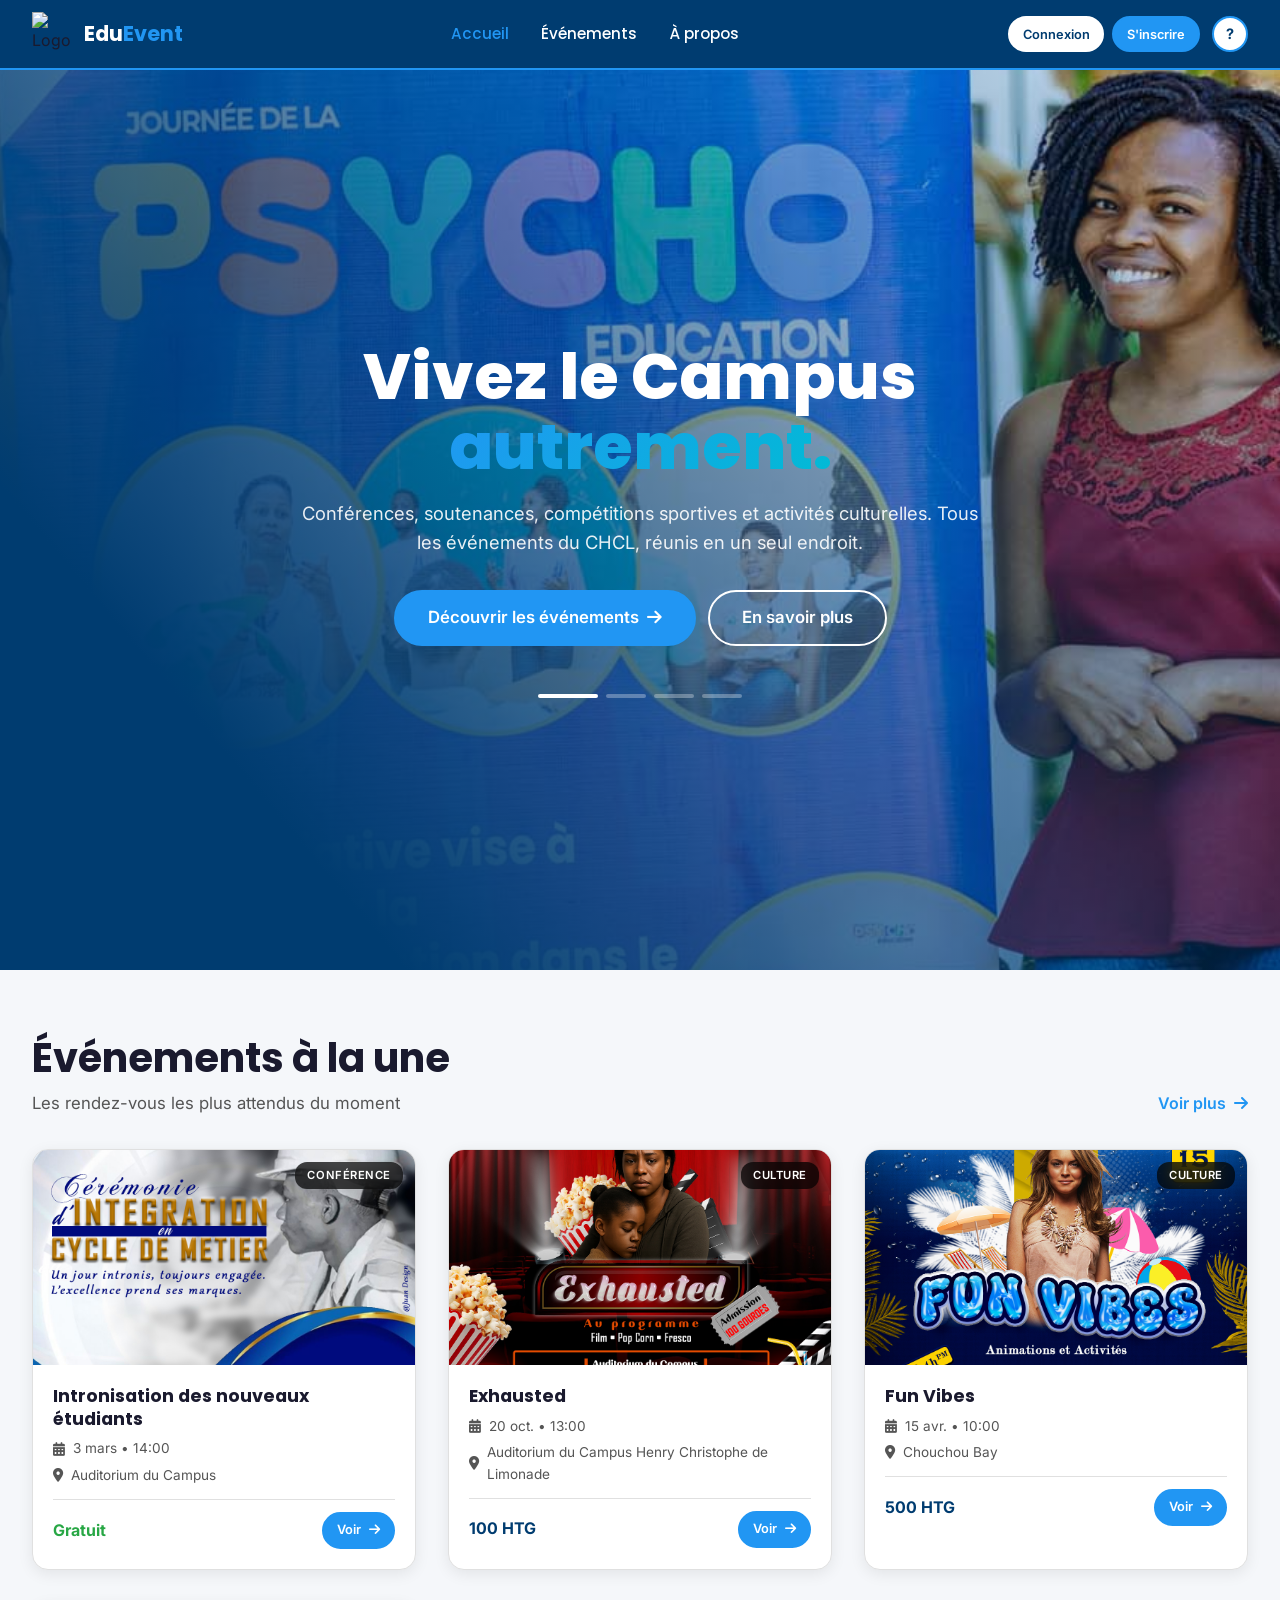
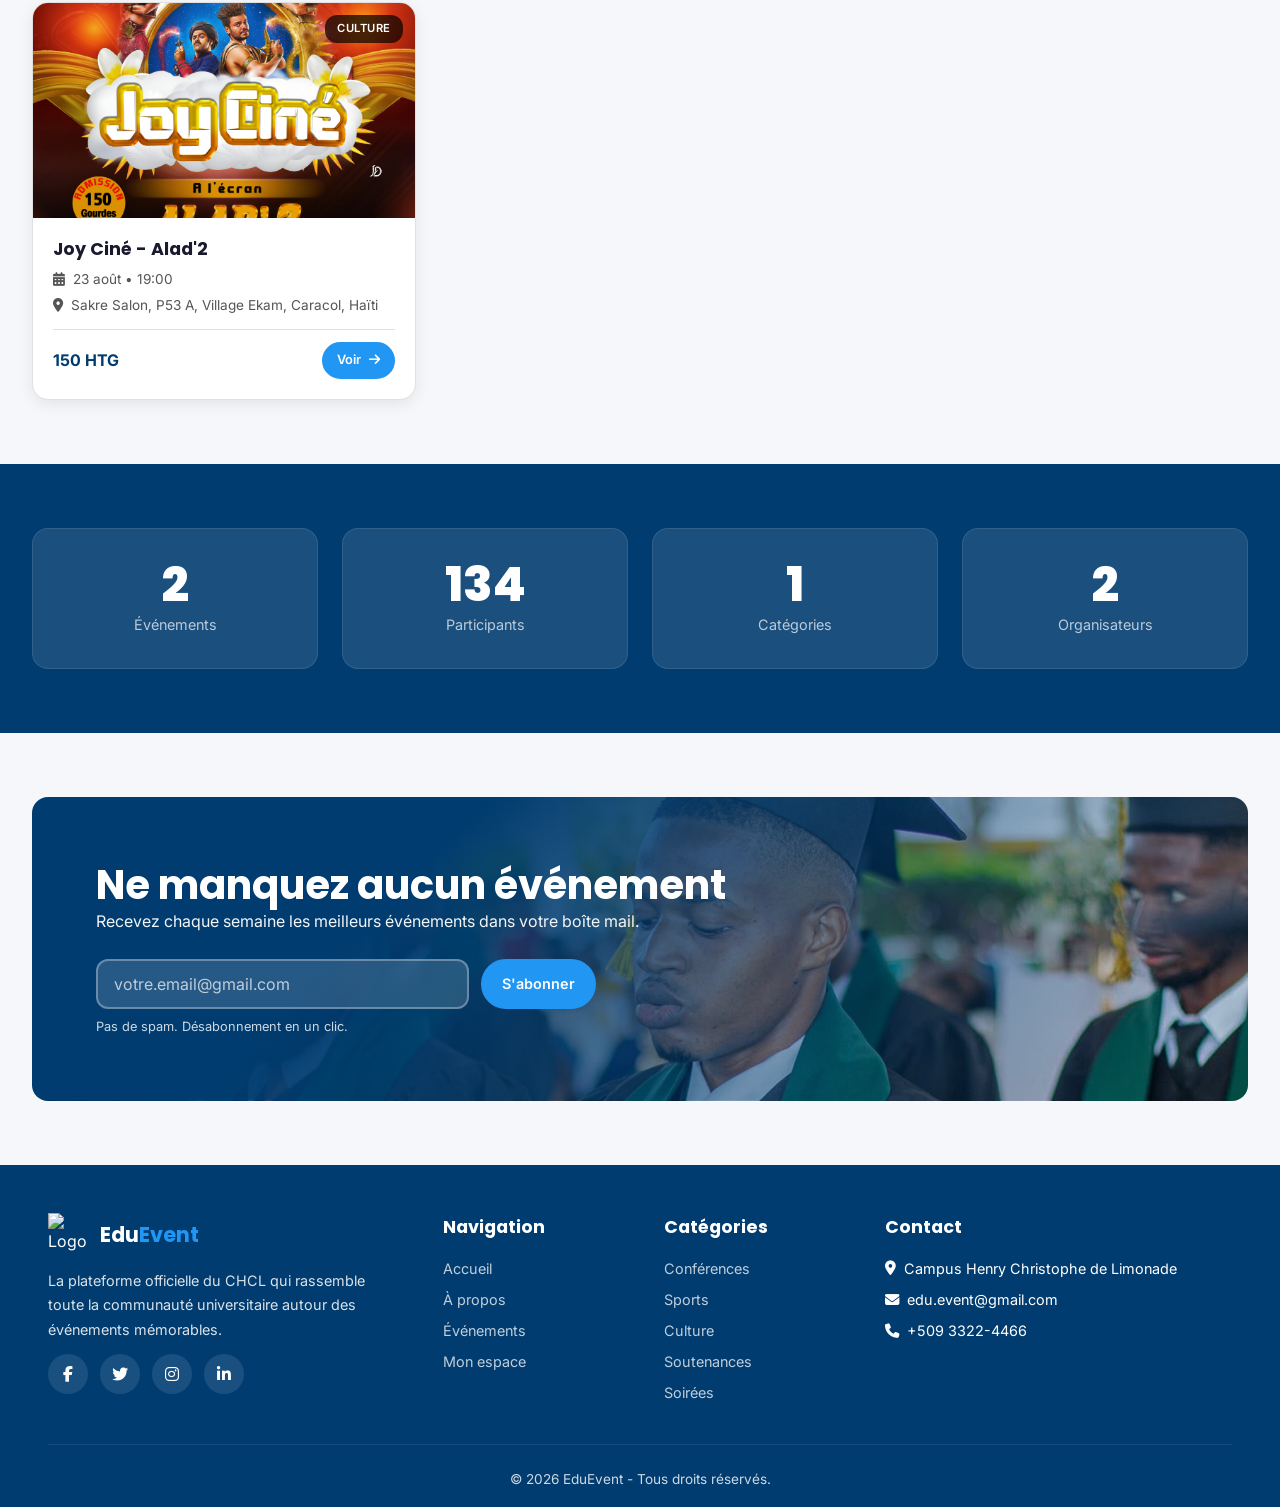
==== index.html @ 1453f02a "Add files via upload" ====
<!DOCTYPE html>
<html lang="fr">
<head>
    <meta charset="UTF-8">
    <meta name="viewport" content="width=device-width, initial-scale=1.0">
    <title>EduEvent - Plateforme des événements du CHCL</title>
    <meta name="description" content="EduEvent est la plateforme du Campus Henry Christophe de Limonade pour les événements.">
    <meta name="robots" content="index, follow">
    <link rel="canonical" href="#url_EduEvent">
    <meta property="og:type" content="website">
    <meta property="og:title" content="EduEvent - Événements du CHCL">
    <meta property="og:description" content="Découvrez et participez aux événements du CHCL.">
    <meta property="og:image" content="images/EduEvent1.svg">
    <meta property="og:locale" content="fr_FR">
    <link rel="icon" href="images/EduEvent1.svg" type="image/svg+xml">
    <link rel="preconnect" href="https://fonts.googleapis.com">
    <link rel="preconnect" href="https://fonts.gstatic.com" crossorigin>
    <link href="https://fonts.googleapis.com/css2?family=Poppins:wght@400;500;600;700;800&family=Inter:wght@300;400;500;600;700&display=swap" rel="stylesheet">
    <link rel="stylesheet" href="https://cdnjs.cloudflare.com/ajax/libs/font-awesome/6.5.0/css/all.min.css">
    <link rel="stylesheet" href="css/style.css">
    <link rel="stylesheet" href="css/animations.css">
    <link rel="stylesheet" href="css/responsive.css">
</head>
<body>
    <header class="entete-principal" role="banner">
        <div class="conteneur-header">
            <a href="index.html" class="logo" aria-label="EduEvent - Accueil">
                <img class="logo-icon" src="images/EduEvent1.svg" alt="Logo EduEvent" width="40" height="40">
                <span class="logo-texte">Edu<span class="logo-accent">Event</span></span>
            </a>
            <nav class="nav-principale" id="navPrincipale" aria-label="Navigation principale">
                <ul class="menu-principal">
                    <li><a href="index.html" class="lien-actif">Accueil</a></li>
                    <li><a href="evenements.html">Événements</a></li>
                    <li><a href="a-propos.html">À propos</a></li>
                </ul>
                <div class="menu-auth" id="menuAuth">
                    <button type="button" class="btn btn-secondaire btn-menu" id="btnConnexionMenu">Se connecter</button>
                    <button type="button" class="btn btn-primaire btn-menu" id="btnInscriptionMenu">S'inscrire</button>
                </div>
                <div class="menu-profil" id="menuProfil" style="display:none;">
                    <a href="profil.html" class="btn-profil-menu">
                        <span class="avatar-mini" id="avatarMini">
                            <span class="avatar-initiales-mini" id="initialesMini">?</span>
                        </span>
                        <span class="profil-nom-menu" id="profilNomMenu">Utilisateur</span>
                    </a>
                    <button type="button" class="btn btn-danger btn-small" id="btnDeconnexionMenu">Déconnexion</button>
                </div>
            </nav>
            <div class="header-actions">
                <div class="header-boutons" id="headerBoutons">
                    <button type="button" class="btn btn-secondaire btn-small" id="btnConnexion">Connexion</button>
                    <button type="button" class="btn btn-primaire btn-small" id="btnInscription">S'inscrire</button>
                </div>
                <a href="profil.html" class="btn-profil" id="btnProfil" style="display:none;">
                    <span class="avatar-mini" id="avatarMiniDesktop">
                        <span class="avatar-initiales-mini" id="initialesMiniDesktop">?</span>
                    </span>
                </a>
                <button type="button" class="btn-menu-mobile" id="btnMenuMobile" aria-label="Ouvrir le menu" aria-expanded="false" aria-controls="navPrincipale">
                    <span class="menu-bar"></span>
                    <span class="menu-bar"></span>
                    <span class="menu-bar"></span>
                </button>
            </div>
        </div>
        <div class="menu-overlay" id="menuOverlay"></div>
    </header>

    <main id="contenu-principal">
        <section class="hero" aria-labelledby="hero-titre">
            <div class="hero-slider">
                <div class="slide-hero active"></div>
                <div class="slide-hero"></div>
                <div class="slide-hero"></div>
                <div class="slide-hero"></div>
            </div>
            <div class="hero-overlay"></div>
            <div class="hero-contenu">
                <h1 id="hero-titre" class="hero-titre">Vivez le Campus<br><span class="texte-gradient">autrement.</span></h1>
                <p class="hero-sous-titre">Conférences, soutenances, compétitions sportives et activités culturelles. Tous les événements du CHCL, réunis en un seul endroit.</p>
                <div class="hero-boutons">
                    <a href="evenements.html" class="btn btn-primaire btn-grand">Découvrir les événements <i class="fas fa-arrow-right"></i></a>
                    <a href="a-propos.html" class="btn btn-contour btn-grand">En savoir plus</a>
                </div>
                <div class="hero-indicateurs">
                    <button type="button" class="indicateur active" data-slide="0" aria-label="Diapositive 1"></button>
                    <button type="button" class="indicateur" data-slide="1" aria-label="Diapositive 2"></button>
                    <button type="button" class="indicateur" data-slide="2" aria-label="Diapositive 3"></button>
                    <button type="button" class="indicateur" data-slide="3" aria-label="Diapositive 4"></button>
                </div>
            </div>
        </section>

        <section class="section evenements-une" aria-labelledby="une-titre">
            <div class="conteneur">
                <div class="entete-section">
                    <h2 id="une-titre" class="titre-section">Événements à la une</h2>
                    <div class="sous-titre-section">
                        <p class="sous-titre">Les rendez-vous les plus attendus du moment</p>
                        <a href="evenements.html" class="btn-une">Voir plus <i class="fas fa-arrow-right"></i></a>
                    </div>
                </div>
                <div class="grille-evenements" id="grilleUne"></div>
            </div>
        </section>

        <section class="section stats" aria-labelledby="stats-titre">
            <div class="conteneur">
                <h2 id="stats-titre" class="sr-only">Statistiques EduEvent</h2>
                <div class="grille-stats">
                    <div class="carte-stat">
                        <div class="stat-nombre" data-cible="10">0</div>
                        <div class="stat-label">Événements</div>
                    </div>
                    <div class="carte-stat">
                        <div class="stat-nombre" data-cible="500">0</div>
                        <div class="stat-label">Participants</div>
                    </div>
                    <div class="carte-stat">
                        <div class="stat-nombre" data-cible="5">0</div>
                        <div class="stat-label">Catégories</div>
                    </div>
                    <div class="carte-stat">
                        <div class="stat-nombre" data-cible="10">0</div>
                        <div class="stat-label">Organisateurs</div>
                    </div>
                </div>
            </div>
        </section>

        <section class="section newsletter" aria-labelledby="newsletter-titre">
            <div class="conteneur">
                <div class="carte-newsletter">
                    <div class="newsletter-contenu">
                        <h2 id="newsletter-titre" class="titre-section titre-newsletter">Ne manquez aucun événement</h2>
                        <p class="newsletter-texte">Recevez chaque semaine les meilleurs événements dans votre boîte mail.</p>
                        <form class="formulaire-newsletter" id="formulaireNewsletter" novalidate>
                            <label for="emailNewsletter" class="sr-only">Votre adresse email</label>
                            <input type="email" id="emailNewsletter" name="email" placeholder="votre.email@gmail.com" required autocomplete="email">
                            <button type="submit" class="btn btn-primaire">S'abonner</button>
                        </form>
                        <p class="newsletter-aide">Pas de spam. Désabonnement en un clic.</p>
                    </div>
                </div>
            </div>
        </section>
    </main>

    <footer class="pied-de-page" role="contentinfo">
        <div class="conteneur">
            <div class="grille-pied">
                <div class="colonne-pied">
                    <a href="index.html" class="logo logo-pied">
                        <img class="logo-icon" src="images/EduEvent1.svg" alt="Logo EduEvent" width="40" height="40">
                        <span class="logo-texte">Edu<span class="logo-accent">Event</span></span>
                    </a>
                    <p class="texte-pied">La plateforme officielle du CHCL qui rassemble toute la communauté universitaire autour des événements mémorables.</p>
                    <div class="reseaux-sociaux">
                        <a href="#" aria-label="Facebook"><i class="fab fa-facebook-f"></i></a>
                        <a href="#" aria-label="Twitter"><i class="fab fa-twitter"></i></a>
                        <a href="#" aria-label="Instagram"><i class="fab fa-instagram"></i></a>
                        <a href="#" aria-label="LinkedIn"><i class="fab fa-linkedin-in"></i></a>
                    </div>
                </div>
                <div class="colonne-pied">
                    <h3 class="titre-pied">Navigation</h3>
                    <ul class="liens-pied">
                        <li><a href="index.html">Accueil</a></li>
                        <li><a href="a-propos.html">À propos</a></li>
                        <li><a href="evenements.html">Événements</a></li>
                        <li><a href="profil.html">Mon espace</a></li>
                    </ul>
                </div>
                <div class="colonne-pied">
                    <h3 class="titre-pied">Catégories</h3>
                    <ul class="liens-pied" id="liensCategories"></ul>
                </div>
                <div class="colonne-pied">
                    <h3 class="titre-pied">Contact</h3>
                    <ul class="liens-pied">
                        <li><i class="fas fa-map-marker-alt"></i> Campus Henry Christophe de Limonade</li>
                        <li><i class="fas fa-envelope"></i> edu.event@gmail.com</li>
                        <li><i class="fas fa-phone"></i> +509 3322-4466</li>
                    </ul>
                </div>
            </div>
            <div class="bas-pied"><p>&copy; 2026 EduEvent - Tous droits réservés.</p></div>
        </div>
    </footer>

    <div class="modal-overlay" id="modalConnexion" hidden>
        <div class="modal" role="dialog" aria-labelledby="modalConnexionTitre" aria-modal="true">
            <button type="button" class="modal-fermer" aria-label="Fermer"><i class="fas fa-times"></i></button>
            <h2 id="modalConnexionTitre">Connexion</h2>
            <form id="formulaireConnexion" novalidate>
                <div class="champ-formulaire">
                    <label for="connexion-email">Email</label>
                    <input type="email" id="connexion-email" name="email" required placeholder="votre@email.com">
                    <span class="erreur-champ"></span>
                </div>
                <div class="champ-formulaire">
                    <label for="connexion-mdp">Mot de passe</label>
                    <input type="password" id="connexion-mdp" name="motdepasse" required minlength="6" placeholder="••••••">
                    <span class="erreur-champ"></span>
                </div>
                <button type="submit" class="btn btn-primaire btn-block">Se connecter</button>
                <p class="modal-basculer">Pas encore de compte ? <button type="button" class="btn-lien" id="basculerInscription">S'inscrire</button></p>
            </form>
        </div>
    </div>

    <div class="modal-overlay" id="modalInscription" hidden>
        <div class="modal" role="dialog" aria-labelledby="modalInscriptionTitre" aria-modal="true">
            <button type="button" class="modal-fermer" aria-label="Fermer"><i class="fas fa-times"></i></button>
            <h2 id="modalInscriptionTitre">Créer un compte</h2>
            <form id="formulaireInscription" novalidate>
                <div class="grille-2">
                    <div class="champ-formulaire">
                        <label for="insc-prenom">Prénom</label>
                        <input type="text" id="insc-prenom" name="prenom" required>
                        <span class="erreur-champ"></span>
                    </div>
                    <div class="champ-formulaire">
                        <label for="insc-nom">Nom</label>
                        <input type="text" id="insc-nom" name="nom" required>
                        <span class="erreur-champ"></span>
                    </div>
                </div>
                <div class="champ-formulaire">
                    <label for="insc-email">Email</label>
                    <input type="email" id="insc-email" name="email" required>
                    <span class="erreur-champ"></span>
                </div>
                <div class="champ-formulaire">
                    <label for="insc-mdp">Mot de passe</label>
                    <input type="password" id="insc-mdp" name="motdepasse" required minlength="6">
                    <div id="forceMdp"><div class="force-barre"></div></div>
                    <span class="erreur-champ"></span>
                </div>
                <div class="grille-2">
                    <div class="champ-formulaire">
                        <label for="insc-faculte">Faculté</label>
                        <select id="insc-faculte" name="faculte">
                            <option value="fsg">FSG</option>
                            <option value="fss">FSS</option>
                            <option value="fsteat">FSTEAT</option>
                            <option value="fshs">FSHS</option>
                            <option value="fase">FASE</option>
                        </select>
                    </div>
                    <div class="champ-formulaire">
                        <label for="insc-niveau">Niveau</label>
                        <select id="insc-niveau" name="niveau">
                            <option value="L1">Licence 1</option>
                            <option value="L2">Licence 2</option>
                            <option value="L3">Licence 3</option>
                            <option value="L4">Licence 4</option>
                            <option value="M1">Master 1</option>
                            <option value="doctorat">Doctorat</option>
                        </select>
                    </div>
                </div>
                <button type="submit" class="btn btn-primaire btn-block">Créer mon compte</button>
                <p class="modal-basculer">Déjà un compte ? <button type="button" class="btn-lien" id="basculerConnexion">Se connecter</button></p>
            </form>
        </div>
    </div>

    <div class="toast-conteneur" id="toastConteneur" aria-live="polite"></div>

    <script src="js/main.js" defer></script>
    <script src="js/evenements.js" defer></script>
</body>
</html>
---- css/style.css ----
:root {
    --primaire: #003c70;
    --secondaire: #2196f3;
    --blanc: #ffffff;
    --texte-noir: #1a1a2e;
    --texte-gris: #555555;
    --gris-clair: #e0e0e0;
    --success: #28a745;
    --danger: #dc3545;
    --attention: #f59e0b;
    --shadow: 0 8px 30px rgba(0, 71, 133, 0.5);
    --radius: 16px;
    --transition: all 0.3s ease;
    --police-titre: 'Poppins', sans-serif;
    --police-texte: 'Inter', sans-serif;
}

* {
    margin: 0;
    padding: 0;
    box-sizing: border-box;
}

html {
    scroll-behavior: smooth;
    font-size: 16px;
}

body {
    font-family: var(--police-texte);
    font-size: 1rem;
    line-height: 1.6;
    color: var(--texte-noir);
    background: #f5f7fa;
    padding-top: 70px;
    overflow-x: hidden;
}

a {
    text-decoration: none;
    color: inherit;
}

ul {
    list-style: none;
}

img {
    max-width: 100%;
    height: auto;
    display: block;
}

.sr-only {
    position: absolute;
    width: 1px;
    height: 1px;
    padding: 0;
    margin: -1px;
    overflow: hidden;
    clip: rect(0, 0, 0, 0);
    border: 0;
}

.conteneur {
    width: 100%;
    max-width: 1280px;
    margin: 0 auto;
    padding: 0 1rem;
}

.section {
    padding: 4rem 0;
}

.btn {
    display: inline-flex;
    align-items: center;
    justify-content: center;
    gap: 0.5rem;
    padding: 0.6rem 1.2rem;
    border: 2px solid transparent;
    border-radius: 50px;
    font-family: var(--police-texte);
    font-weight: 600;
    font-size: 0.9rem;
    cursor: pointer;
    transition: var(--transition);
    text-decoration: none;
    white-space: nowrap;
    min-height: 44px;
}

.btn:focus-visible {
    outline: 3px solid var(--secondaire);
    outline-offset: 2px;
}

.btn-primaire {
    background: var(--secondaire);
    color: var(--blanc);
    border-color: var(--secondaire);
}

.btn-primaire:hover {
    background: var(--blanc);
    color: var(--primaire);
    border-color: var(--blanc);
}

.btn-secondaire {
    background: var(--blanc);
    color: var(--primaire);
    border-color: var(--blanc);
}

.btn-secondaire:hover {
    background: var(--secondaire);
    color: var(--blanc);
    border-color: var(--secondaire);
}

.btn-contour {
    background: transparent;
    color: var(--blanc);
    border-color: var(--blanc);
}

.btn-contour:hover {
    background: var(--blanc);
    color: var(--primaire);
}

.btn-outline {
    background: transparent;
    color: var(--primaire);
    border-color: var(--primaire);
}

.btn-outline:hover {
    background: var(--primaire);
    color: var(--blanc);
}

.btn-danger {
    background: var(--danger);
    color: var(--blanc);
    border-color: var(--danger);
}

.btn-danger:hover {
    background: #c82333;
    border-color: #c82333;
}

.btn-small {
    padding: 0.4rem 0.8rem;
    font-size: 0.8rem;
    min-height: 36px;
}

.btn-block {
    width: 100%;
    justify-content: center;
}

.btn-grand {
    padding: 0.8rem 2rem;
    font-size: 1.05rem;
}

.btn-lien {
    background: none;
    border: none;
    color: var(--secondaire);
    font-weight: 600;
    cursor: pointer;
    font-size: inherit;
    padding: 0;
}

.btn-lien:hover {
    text-decoration: underline;
}

.entete-principal {
    position: fixed;
    top: 0;
    left: 0;
    right: 0;
    height: 70px;
    background: var(--primaire);
    z-index: 1000;
    border-bottom: 2px solid var(--secondaire);
    transition: var(--transition);
}

.conteneur-header {
    display: flex;
    align-items: center;
    justify-content: space-between;
    height: 100%;
    padding: 0 1rem;
    max-width: 1280px;
    margin: 0 auto;
}

.logo {
    display: flex;
    align-items: center;
    gap: 0.5rem;
    flex-shrink: 0;
}

.logo-icon {
    width: 36px;
    height: 36px;
    object-fit: contain;
}

.logo-texte {
    font-family: var(--police-titre);
    font-weight: 700;
    font-size: 1.1rem;
    color: var(--blanc);
}

.logo-accent {
    color: var(--secondaire);
}

.header-actions {
    display: flex;
    align-items: center;
    gap: 0.5rem;
}

.header-boutons {
    display: none;
    gap: 0.5rem;
    align-items: center;
}

.btn-profil {
    display: none;
    align-items: center;
    justify-content: center;
    text-decoration: none;
    cursor: pointer;
}

.avatar-mini {
    width: 36px;
    height: 36px;
    border-radius: 50%;
    background: var(--blanc);
    border: 2px solid var(--secondaire);
    display: flex;
    align-items: center;
    justify-content: center;
    overflow: hidden;
}

.avatar-mini img {
    width: 100%;
    height: 100%;
    object-fit: cover;
}

.avatar-initiales-mini {
    font-size: 0.9rem;
    font-weight: 700;
    color: var(--primaire);
}

.btn-menu-mobile {
    display: flex;
    flex-direction: column;
    gap: 5px;
    padding: 8px;
    background: none;
    border: none;
    cursor: pointer;
    z-index: 1001;
    transition: var(--transition);
}

.menu-bar {
    display: block;
    width: 26px;
    height: 3px;
    background: var(--blanc);
    border-radius: 3px;
    transition: var(--transition);
    transform-origin: center;
}

.btn-menu-mobile.ouvert .menu-bar:nth-child(1) {
    transform: translateY(8px) rotate(45deg);
}

.btn-menu-mobile.ouvert .menu-bar:nth-child(2) {
    opacity: 0;
    transform: scaleX(0);
}

.btn-menu-mobile.ouvert .menu-bar:nth-child(3) {
    transform: translateY(-8px) rotate(-45deg);
}

.nav-principale {
    position: fixed;
    top: 0;
    right: -100%;
    width: 85%;
    max-width: 360px;
    height: 100vh;
    background: var(--blanc);
    padding: 80px 1.5rem 2rem;
    transition: right 0.35s cubic-bezier(0.4, 0, 0.2, 1);
    overflow-y: auto;
    z-index: 999;
    box-shadow: -5px 0 30px rgba(0, 0, 0, 0.2);
}

.nav-principale.ouvert {
    right: 0;
}

.menu-overlay {
    position: fixed;
    inset: 0;
    background: rgba(0, 0, 0, 0.5);
    z-index: 998;
    opacity: 0;
    pointer-events: none;
    transition: opacity 0.35s ease;
}

.menu-overlay.visible {
    opacity: 1;
    pointer-events: all;
}

.menu-principal {
    display: flex;
    flex-direction: column;
    gap: 0.25rem;
    margin-bottom: 2rem;
}

.menu-principal li {
    border-bottom: 1px solid var(--gris-clair);
}

.menu-principal li:last-child {
    border-bottom: none;
}

.menu-principal a {
    display: flex;
    align-items: center;
    gap: 0.75rem;
    padding: 0.8rem 0;
    font-family: var(--police-titre);
    font-weight: 500;
    font-size: 1rem;
    color: var(--texte-noir);
    transition: var(--transition);
}

.menu-principal a:hover,
.menu-principal a.lien-actif {
    color: var(--secondaire);
}

.menu-auth {
    display: flex;
    flex-direction: column;
    gap: 0.75rem;
    padding-top: 1.5rem;
    border-top: 2px solid var(--gris-clair);
}

.menu-auth .btn-menu {
    width: 100%;
    padding: 0.8rem;
    font-size: 0.95rem;
}

.menu-profil {
    display: flex;
    flex-direction: column;
    gap: 1rem;
    padding-top: 1.5rem;
    border-top: 2px solid var(--gris-clair);
}

.btn-profil-menu {
    display: flex;
    align-items: center;
    gap: 0.75rem;
    padding: 0.8rem;
    background: var(--gris-clair);
    border-radius: 12px;
    text-decoration: none;
    color: var(--texte-noir);
    transition: var(--transition);
}

.btn-profil-menu:hover {
    background: var(--secondaire);
    color: var(--blanc);
}

.profil-nom-menu {
    font-weight: 600;
    font-size: 0.95rem;
}

.hero {
    position: relative;
    min-height: 100vh;
    display: flex;
    align-items: center;
    justify-content: center;
    padding: 2rem 1rem;
    overflow: hidden;
}

.hero-slider {
    position: absolute;
    inset: 0;
    z-index: 1;
}

.slide-hero {
    position: absolute;
    inset: 0;
    background-size: cover;
    background-position: center;
    opacity: 0;
    transition: opacity 1.5s ease-in-out;
    transform: scale(1.05);
}

.slide-hero:nth-child(1) { background-image: url('../images/psycho.jpg'); }
.slide-hero:nth-child(2) { background-image: url('../images/graduation.jpg'); }
.slide-hero:nth-child(3) { background-image: url('../images/fan_chcl.jpg'); }
.slide-hero:nth-child(4) { background-image: url('../images/soutenancr.jpg'); }

.slide-hero.active {
    opacity: 1;
}

.hero-overlay {
    position: absolute;
    inset: 0;
    background: linear-gradient(50deg, var(--primaire) 20%, transparent 100%);
    z-index: 2;
}

.hero-contenu {
    position: relative;
    z-index: 3;
    text-align: center;
    max-width: 900px;
}

.hero-titre {
    font-family: var(--police-titre);
    font-size: clamp(2rem, 8vw, 4rem);
    font-weight: 800;
    line-height: 1.1;
    color: var(--blanc);
    margin-bottom: 1rem;
}

.texte-gradient {
    background: linear-gradient(135deg, var(--secondaire), #00bcd4);
    -webkit-background-clip: text;
    -webkit-text-fill-color: transparent;
    background-clip: text;
}

.hero-sous-titre {
    font-size: clamp(0.95rem, 2.5vw, 1.2rem);
    color: var(--blanc);
    opacity: 0.9;
    max-width: 700px;
    margin: 0 auto 2rem;
}

.hero-boutons {
    display: flex;
    flex-direction: column;
    gap: 0.75rem;
    align-items: center;
    margin-bottom: 3rem;
}

.hero-boutons .btn {
    width: 100%;
    max-width: 280px;
}

.hero-indicateurs {
    display: flex;
    gap: 0.5rem;
    justify-content: center;
}

.indicateur {
    width: 40px;
    height: 4px;
    background: rgba(255, 255, 255, 0.3);
    border-radius: 2px;
    transition: var(--transition);
    cursor: pointer;
    border: none;
    padding: 0;
}

.indicateur.active {
    background: var(--blanc);
    width: 60px;
}

.stats {
    background: var(--primaire);
    padding: 4rem 0;
}

.grille-stats {
    display: grid;
    grid-template-columns: repeat(2, 1fr);
    gap: 1.5rem;
}

.carte-stat {
    background: rgba(255, 255, 255, 0.1);
    padding: 2rem 1rem;
    border-radius: var(--radius);
    text-align: center;
    transition: var(--transition);
    border: 1px solid rgba(255, 255, 255, 0.1);
}

.carte-stat:hover {
    transform: translateY(-4px);
    background: rgba(255, 255, 255, 0.15);
}

.stat-nombre {
    font-family: var(--police-titre);
    font-size: 2.5rem;
    font-weight: 800;
    color: var(--blanc);
    line-height: 1;
}

.stat-label {
    font-size: 0.9rem;
    color: rgba(255, 255, 255, 0.7);
    margin-top: 0.25rem;
}

.grille-evenements {
    display: grid;
    grid-template-columns: 1fr;
    gap: 1.5rem;
}

.carte-evenement {
    background: var(--blanc);
    border-radius: var(--radius);
    overflow: hidden;
    box-shadow: 0 4px 15px rgba(0, 0, 0, 0.08);
    transition: var(--transition);
    border: 1px solid var(--gris-clair);
}

.carte-evenement:hover {
    transform: translateY(-4px);
    box-shadow: var(--shadow);
}

.carte-image {
    aspect-ratio: 16/9;
    overflow: hidden;
    position: relative;
    background: var(--gris-clair);
}

.carte-image img {
    width: 100%;
    height: 100%;
    object-fit: cover;
    transition: transform 0.4s ease;
}

.carte-evenement:hover .carte-image img {
    transform: scale(1.05);
}

.carte-categorie-etiquette {
    position: absolute;
    top: 0.75rem;
    right: 0.75rem;
    padding: 0.3rem 0.75rem;
    background: rgba(0, 0, 0, 0.7);
    backdrop-filter: blur(10px);
    border-radius: 12px;
    font-size: 0.7rem;
    font-weight: 600;
    color: var(--blanc);
    text-transform: uppercase;
    letter-spacing: 0.05em;
}

.carte-corps {
    padding: 1.25rem;
}

.carte-titre {
    font-family: var(--police-titre);
    font-size: 1.1rem;
    font-weight: 700;
    margin-bottom: 0.5rem;
    line-height: 1.3;
}

.carte-titre a {
    color: var(--texte-noir);
    transition: var(--transition);
}

.carte-titre a:hover {
    color: var(--secondaire);
}

.carte-meta {
    font-size: 0.85rem;
    color: var(--texte-gris);
    display: flex;
    flex-direction: column;
    gap: 0.3rem;
    margin-bottom: 0.75rem;
}

.carte-meta-item {
    display: flex;
    align-items: center;
    gap: 0.5rem;
}

.carte-pied {
    display: flex;
    justify-content: space-between;
    align-items: center;
    margin-top: 0.75rem;
    padding-top: 0.75rem;
    border-top: 1px solid var(--gris-clair);
}

.carte-prix {
    font-weight: 700;
    color: var(--primaire);
}

.carte-prix.gratuit {
    color: var(--success);
}

.entete-section {
    display: flex;
    flex-direction: column;
    align-items: flex-start;
    margin-bottom: 2rem;
    gap: 0.5rem;
}

.entete-section.centre {
    align-items: center;
    text-align: center;
}

.titre-section {
    font-family: var(--police-titre);
    font-size: clamp(1.5rem, 4vw, 2.5rem);
    font-weight: 700;
    color: var(--texte-noir);
    line-height: 1.2;
}

.sous-titre {
    color: var(--texte-gris);
    font-size: 1.05rem;
}

.sous-titre-section {
    display: flex;
    justify-content: space-between;
    align-items: center;
    width: 100%;
    flex-wrap: wrap;
    gap: 0.5rem;
}

.btn-une {
    display: inline-flex;
    align-items: center;
    gap: 0.5rem;
    color: var(--secondaire);
    font-weight: 600;
    transition: var(--transition);
}

.btn-une:hover {
    color: var(--primaire);
}

.carte-newsletter {
    background: linear-gradient(135deg, var(--primaire) 30%, transparent 100%), url("/images/graduation.jpg");
    background-position: center;
    background-repeat: no-repeat;
    background-size: cover;
    border-radius: var(--radius);
    padding: 3rem 2rem;
    color: var(--blanc);
    position: relative;
    overflow: hidden;
}

.titre-newsletter {
    color: var(--blanc);
}

.newsletter-texte {
    font-size: 1rem;
    margin-bottom: 1.5rem;
    opacity: 0.95;
}

.formulaire-newsletter {
    display: flex;
    flex-direction: column;
    gap: 0.75rem;
    max-width: 500px;
}

.formulaire-newsletter input {
    padding: 0.8rem 1rem;
    border: 2px solid rgba(255, 255, 255, 0.3);
    border-radius: 12px;
    background: rgba(255, 255, 255, 0.15);
    color: var(--blanc);
    font-size: 1rem;
    font-family: inherit;
    backdrop-filter: blur(10px);
}

.formulaire-newsletter input::placeholder {
    color: rgba(255, 255, 255, 0.7);
}

.formulaire-newsletter input:focus {
    outline: none;
    border-color: var(--blanc);
    background: rgba(255, 255, 255, 0.25);
}

.newsletter-aide {
    font-size: 0.8rem;
    opacity: 0.8;
    margin-top: 0.5rem;
}

.pied-de-page {
    background: var(--primaire);
    color: var(--blanc);
    padding: 3rem 1rem 1rem;
}

.grille-pied {
    display: grid;
    grid-template-columns: 1fr;
    gap: 2rem;
    margin-bottom: 2rem;
}

.logo-pied .logo-texte {
    color: var(--blanc);
}

.texte-pied {
    margin: 0.75rem 0;
    font-size: 0.9rem;
    line-height: 1.7;
    opacity: 0.85;
}

.reseaux-sociaux {
    display: flex;
    gap: 0.75rem;
}

.reseaux-sociaux a {
    width: 40px;
    height: 40px;
    background: rgba(255, 255, 255, 0.1);
    border-radius: 50%;
    display: flex;
    align-items: center;
    justify-content: center;
    color: var(--blanc);
    transition: var(--transition);
}

.reseaux-sociaux a:hover {
    background: var(--secondaire);
    transform: translateY(-3px);
}

.titre-pied {
    font-family: var(--police-titre);
    font-size: 1.1rem;
    font-weight: 700;
    color: var(--blanc);
    margin-bottom: 1rem;
}

.liens-pied li {
    margin-bottom: 0.5rem;
    font-size: 0.9rem;
    display: flex;
    align-items: center;
    gap: 0.5rem;
}

.liens-pied a {
    color: rgba(255, 255, 255, 0.75);
    transition: var(--transition);
}

.liens-pied a:hover {
    color: var(--secondaire);
}

.bas-pied {
    padding-top: 1.5rem;
    border-top: 1px solid rgba(255, 255, 255, 0.1);
    text-align: center;
    font-size: 0.85rem;
    opacity: 0.8;
}

.modal-overlay {
    position: fixed;
    inset: 0;
    background: rgba(0, 0, 0, 0.6);
    backdrop-filter: blur(8px);
    z-index: 9999;
    display: flex;
    align-items: center;
    justify-content: center;
    padding: 1rem;
}

.modal-overlay[hidden] {
    display: none;
}

.modal {
    background: var(--blanc);
    border-radius: var(--radius);
    max-width: 520px;
    width: 100%;
    max-height: 90vh;
    overflow-y: auto;
    padding: 2rem;
    box-shadow: var(--shadow);
    position: relative;
}

.modal-fermer {
    position: absolute;
    top: 0.75rem;
    right: 0.75rem;
    background: none;
    border: none;
    cursor: pointer;
    padding: 0.5rem;
    border-radius: 50%;
    color: var(--texte-gris);
    transition: var(--transition);
    line-height: 1;
    font-size: 1.25rem;
}

.modal-fermer:hover {
    background: var(--gris-clair);
    color: var(--texte-noir);
}

.modal h2 {
    font-family: var(--police-titre);
    font-size: 1.5rem;
    font-weight: 700;
    color: var(--texte-noir);
    margin-bottom: 1.5rem;
    text-align: center;
}

.modal .grille-2 {
    display: grid;
    grid-template-columns: 1fr 1fr;
    gap: 1rem;
}

.modal .btn-block {
    width: 100%;
    padding: 0.8rem;
}

.modal-basculer {
    text-align: center;
    margin-top: 1rem;
    font-size: 0.95rem;
}

#forceMdp {
    height: 6px;
    background: var(--gris-clair);
    border-radius: 3px;
    margin-top: 0.5rem;
    overflow: hidden;
}

.force-barre {
    height: 100%;
    width: 0;
    border-radius: 3px;
    transition: width 0.3s ease;
}

.force-barre.faible { width: 33%; background: var(--danger); }
.force-barre.moyen { width: 66%; background: var(--attention); }
.force-barre.fort { width: 100%; background: var(--success); }

.champ-formulaire {
    margin-bottom: 1.25rem;
}

.champ-formulaire label {
    display: block;
    font-weight: 600;
    font-size: 0.9rem;
    margin-bottom: 0.4rem;
    color: var(--texte-noir);
}

.champ-formulaire input,
.champ-formulaire select,
.champ-formulaire textarea {
    width: 100%;
    padding: 0.75rem 1rem;
    border: 2px solid var(--gris-clair);
    border-radius: 12px;
    font-size: 1rem;
    font-family: inherit;
    background: var(--blanc);
    transition: var(--transition);
    color: var(--texte-noir);
}

.champ-formulaire input:focus,
.champ-formulaire select:focus,
.champ-formulaire textarea:focus {
    outline: none;
    border-color: var(--secondaire);
    box-shadow: 0 0 0 3px rgba(33, 150, 243, 0.2);
}

.champ-formulaire input.invalide,
.champ-formulaire select.invalide,
.champ-formulaire textarea.invalide {
    border-color: var(--danger);
}

.erreur-champ {
    display: block;
    font-size: 0.8rem;
    color: var(--danger);
    margin-top: 0.25rem;
    min-height: 1.2em;
}

.toast-conteneur {
    position: fixed;
    bottom: 2rem;
    right: 2rem;
    z-index: 99999;
    display: flex;
    flex-direction: column;
    gap: 0.75rem;
    max-width: 400px;
    width: calc(100% - 2rem);
}

.toast {
    display: flex;
    align-items: center;
    gap: 0.75rem;
    padding: 1rem 1.25rem;
    border-radius: var(--radius);
    background: var(--blanc);
    box-shadow: 0 8px 30px rgba(0, 0, 0, 0.15);
    border-left: 4px solid var(--secondaire);
}

.toast.succes { border-left-color: var(--success); }
.toast.erreur { border-left-color: var(--danger); }
.toast.attention { border-left-color: var(--attention); }

.toast-icone {
    font-size: 1.2rem;
}

.toast-message {
    font-size: 0.9rem;
    color: var(--texte-noir);
}

.etat-vide {
    text-align: center;
    padding: 3rem 1.5rem;
    background: var(--blanc);
    border-radius: var(--radius);
    border: 2px dashed var(--gris-clair);
}

.etat-vide h3 {
    font-family: var(--police-titre);
    font-size: 1.3rem;
    margin-bottom: 0.5rem;
    color: var(--texte-noir);
}

.etat-vide p {
    color: var(--texte-gris);
}

.etat-vide-texte {
    text-align: center;
    padding: 2rem;
    color: var(--texte-gris);
}

.page-event {
    display: grid;
    grid-template-columns: 1fr;
    padding-top: 0;
}

.sidebar {
    background: var(--blanc);
    padding: 1.5rem 1rem;
    border-bottom: 1px solid var(--gris-clair);
}

.filtres-titre {
    font-family: var(--police-titre);
    font-size: 1.2rem;
    font-weight: 700;
    margin-bottom: 1rem;
    display: flex;
    align-items: center;
    gap: 0.5rem;
}

.barre-recherche {
    position: relative;
    margin-bottom: 1.25rem;
}

.icone-recherche {
    position: absolute;
    left: 0.75rem;
    top: 50%;
    transform: translateY(-50%);
    color: var(--texte-gris);
}

.barre-recherche input {
    width: 100%;
    padding: 0.7rem 2.5rem 0.7rem 2.5rem;
    border: 2px solid var(--gris-clair);
    border-radius: 12px;
    font-size: 0.9rem;
    font-family: inherit;
    background: var(--blanc);
    transition: var(--transition);
}

.barre-recherche input:focus {
    outline: none;
    border-color: var(--secondaire);
    box-shadow: 0 0 0 3px rgba(33, 150, 243, 0.2);
}

.btn-effacer-recherche {
    position: absolute;
    right: 0.5rem;
    top: 50%;
    transform: translateY(-50%);
    width: 28px;
    height: 28px;
    border-radius: 50%;
    background: var(--gris-clair);
    color: var(--texte-noir);
    display: flex;
    align-items: center;
    justify-content: center;
    border: none;
    cursor: pointer;
    transition: var(--transition);
}

.btn-effacer-recherche:hover {
    background: var(--danger);
    color: var(--blanc);
}

.filtres {
    display: flex;
    flex-direction: column;
    gap: 1rem;
}

.groupe-filtres h3 {
    font-size: 0.8rem;
    font-weight: 600;
    color: var(--texte-gris);
    text-transform: uppercase;
    letter-spacing: 0.05em;
    margin-bottom: 0.5rem;
}

.pills-filtres {
    display: flex;
    flex-wrap: wrap;
    gap: 0.4rem;
}

.pill {
    padding: 0.35rem 0.75rem;
    background: var(--blanc);
    border: 2px solid var(--gris-clair);
    border-radius: 12px;
    font-size: 0.8rem;
    font-weight: 500;
    color: var(--texte-gris);
    transition: var(--transition);
    cursor: pointer;
    font-family: inherit;
}

.pill:hover {
    border-color: var(--secondaire);
    color: var(--secondaire);
}

.pill.active {
    background: var(--primaire);
    color: var(--blanc);
    border-color: var(--primaire);
}

.section-resultats {
    padding: 2rem 1rem;
}

.resultats-entete {
    display: flex;
    justify-content: space-between;
    align-items: center;
    margin-bottom: 1.5rem;
    flex-wrap: wrap;
    gap: 0.5rem;
}

.resultats-entete p {
    font-size: 0.95rem;
    color: var(--texte-gris);
}

.charger-plus {
    text-align: center;
    margin-top: 2rem;
}

.banniere-evenement {
    position: relative;
    min-height: 300px;
    background-size: cover;
    background-position: center;
    display: flex;
    align-items: flex-end;
    padding: 3rem 0 2rem;
    color: var(--blanc);
}

.banniere-overlay {
    position: absolute;
    inset: 0;
    background: linear-gradient(to top, rgba(0, 55, 133, 0.95) 0%, rgba(0, 55, 133, 0.5) 100%);
}

.banniere-contenu {
    position: relative;
    z-index: 2;
}

.fil-ariane {
    font-size: 0.85rem;
    margin-bottom: 1rem;
}

.fil-ariane ol {
    display: flex;
    flex-wrap: wrap;
    gap: 0.5rem;
}

.fil-ariane li {
    display: flex;
    align-items: center;
    gap: 0.5rem;
}

.fil-ariane li:not(:last-child)::after {
    content: '/';
    opacity: 0.5;
}

.fil-ariane a {
    color: rgba(255, 255, 255, 0.7);
    transition: var(--transition);
}

.fil-ariane a:hover {
    color: var(--blanc);
}

.badge-categorie {
    display: inline-block;
    padding: 0.25rem 0.75rem;
    background: var(--secondaire);
    border-radius: 12px;
    font-size: 0.75rem;
    font-weight: 600;
    text-transform: uppercase;
    letter-spacing: 0.05em;
    margin-bottom: 0.5rem;
}

.titre-banniere {
    font-family: var(--police-titre);
    font-size: clamp(1.5rem, 4vw, 2.5rem);
    font-weight: 800;
    line-height: 1.2;
}

.grille-detail {
    display: grid;
    grid-template-columns: 1fr;
    gap: 2rem;
}

.info-cles {
    display: grid;
    grid-template-columns: 1fr 1fr;
    gap: 1rem;
    padding: 1.25rem;
    background: var(--blanc);
    border-radius: var(--radius);
    margin-bottom: 1.5rem;
    border: 1px solid var(--gris-clair);
}

.info-cle {
    display: flex;
    gap: 0.75rem;
    align-items: flex-start;
}

.info-icone {
    flex-shrink: 0;
    color: var(--secondaire);
    font-size: 1.2rem;
}

.info-cle strong {
    display: block;
    font-size: 0.7rem;
    color: var(--texte-gris);
    text-transform: uppercase;
    letter-spacing: 0.05em;
    font-weight: 600;
}

.info-cle span {
    color: var(--texte-noir);
    font-weight: 500;
    font-size: 0.95rem;
}

.bloc-contenu {
    margin-bottom: 2rem;
}

.bloc-contenu h2 {
    font-family: var(--police-titre);
    font-size: 1.3rem;
    font-weight: 700;
    margin-bottom: 0.75rem;
    color: var(--texte-noir);
}

.texte-description {
    color: var(--texte-gris);
    line-height: 1.8;
    font-size: 1rem;
}

.liste-programme {
    display: flex;
    flex-direction: column;
    gap: 0.5rem;
}

.liste-programme li {
    padding: 0.6rem 1rem;
    background: var(--blanc);
    border-left: 3px solid var(--secondaire);
    border-radius: 8px;
    font-size: 0.95rem;
    color: var(--texte-gris);
}

.liste-commentaires {
    display: flex;
    flex-direction: column;
    gap: 1rem;
    margin-bottom: 1.5rem;
}

.commentaire {
    padding: 1rem;
    background: var(--blanc);
    border-radius: 12px;
    border: 1px solid var(--gris-clair);
}

.commentaire-entete {
    display: flex;
    align-items: center;
    gap: 0.75rem;
    margin-bottom: 0.5rem;
}

.commentaire-avatar {
    width: 36px;
    height: 36px;
    border-radius: 50%;
    background: linear-gradient(135deg, var(--secondaire), var(--primaire));
    color: var(--blanc);
    display: flex;
    align-items: center;
    justify-content: center;
    font-weight: 700;
    font-size: 0.9rem;
}

.commentaire-nom {
    font-weight: 600;
    color: var(--texte-noir);
}

.commentaire-date {
    font-size: 0.8rem;
    color: var(--texte-gris);
}

.commentaire p {
    color: var(--texte-gris);
    font-size: 0.95rem;
}

.formulaire-commentaire {
    padding: 1.25rem;
    background: var(--blanc);
    border-radius: var(--radius);
    border: 1px solid var(--gris-clair);
}

.formulaire-commentaire h3 {
    font-family: var(--police-titre);
    font-size: 1.1rem;
    margin-bottom: 1rem;
}

.detail-sidebar {
    display: flex;
    flex-direction: column;
    gap: 1.5rem;
}

.carte-inscription {
    background: var(--blanc);
    border: 1px solid var(--gris-clair);
    border-radius: var(--radius);
    padding: 1.5rem;
    box-shadow: var(--shadow);
}

.prix-evenement {
    text-align: center;
    padding-bottom: 1rem;
    margin-bottom: 1rem;
    border-bottom: 1px solid var(--gris-clair);
}

.prix-montant {
    font-family: var(--police-titre);
    font-size: 2rem;
    font-weight: 800;
    color: var(--primaire);
}

.places-restantes {
    margin-bottom: 1rem;
}

.places-barre {
    height: 8px;
    background: var(--gris-clair);
    border-radius: 4px;
    overflow: hidden;
    margin-bottom: 0.25rem;
}

.places-remplissage {
    height: 100%;
    background: linear-gradient(90deg, var(--success), var(--secondaire));
    border-radius: 4px;
    transition: width 1s ease;
}

.places-texte {
    font-size: 0.85rem;
    color: var(--texte-gris);
}

.compteur-evenement {
    background: linear-gradient(135deg, var(--primaire), var(--secondaire));
    color: var(--blanc);
    padding: 1rem;
    border-radius: var(--radius);
    text-align: center;
    margin-bottom: 1rem;
}

.compteur-label {
    font-size: 0.8rem;
    opacity: 0.9;
    display: block;
    margin-bottom: 0.5rem;
}

.compteur-valeurs {
    display: grid;
    grid-template-columns: repeat(4, 1fr);
    gap: 0.25rem;
}

.compteur-unite span {
    display: block;
    font-family: var(--police-titre);
    font-size: 1.3rem;
    font-weight: 800;
    line-height: 1;
}

.compteur-unite small {
    font-size: 0.6rem;
    opacity: 0.8;
    text-transform: uppercase;
}

.btn-retour {
    background: var(--gris-clair);
    color: var(--texte-noir);
}

.btn-retour:hover {
    background: var(--primaire);
    color: var(--blanc);
}

.entete-page {
    padding: 4rem 0;
    text-align: center;
    color: var(--blanc);
}

.hero-apropos {
    background: linear-gradient(135deg, var(--primaire) 0%, var(--secondaire) 100%);
}

.titre-page {
    font-family: var(--police-titre);
    font-size: clamp(2rem, 5vw, 3rem);
    font-weight: 700;
    margin-bottom: 0.5rem;
}

.sous-titre-page {
    font-size: 1.1rem;
    opacity: 0.9;
    max-width: 600px;
    margin: 0 auto;
}

.presentation {
    background: var(--blanc);
}

.presentation p {
    text-align: justify;
    margin-bottom: 0.75rem;
    color: var(--texte-gris);
}

.present {
    color: var(--blanc);
    background: var(--primaire);
    display: inline-block;
    padding: 0.1rem 0.5rem;
    border-radius: 8px;
    font-size: 1rem;
}

.image-presentation {
    display: flex;
    flex-direction: column;
    gap: 1.5rem;
}

.image-presentation img {
    width: 100%;
    border-radius: var(--radius);
    box-shadow: var(--shadow);
}

.equipe {
    background: var(--primaire);
}

.equipe .titre-section {
    color: var(--blanc);
}

.equipe .sous-titre-section {
    color: var(--gris-clair);
}

.grille-equipe {
    display: grid;
    grid-template-columns: 1fr;
    gap: 2rem;
    margin-top: 2rem;
}

.carte-membre {
    background: rgba(255, 255, 255, 0.1);
    backdrop-filter: blur(10px);
    border-radius: var(--radius);
    padding: 2rem 1.5rem;
    text-align: center;
    border: 1px solid rgba(255, 255, 255, 0.2);
    transition: var(--transition);
}

.carte-membre:hover {
    transform: translateY(-4px);
    background: rgba(255, 255, 255, 0.15);
}

.membre-photo {
    width: 120px;
    height: 120px;
    margin: 0 auto 1rem;
    border-radius: 50%;
    overflow: hidden;
    border: 4px solid var(--secondaire);
}

.membre-photo img {
    width: 100%;
    height: 100%;
    object-fit: cover;
}

.carte-membre h3 {
    color: var(--blanc);
    font-family: var(--police-titre);
    font-size: 1.1rem;
    margin-bottom: 0.25rem;
}

.membre-role {
    color: var(--secondaire);
    font-weight: 600;
    font-size: 0.85rem;
}

.membre-desc {
    color: var(--gris-clair);
    font-size: 0.9rem;
    margin: 0.5rem 0;
}

.membre-reseaux {
    display: flex;
    gap: 0.5rem;
    justify-content: center;
}

.membre-reseaux a {
    width: 36px;
    height: 36px;
    background: rgba(255, 255, 255, 0.15);
    border-radius: 50%;
    display: flex;
    align-items: center;
    justify-content: center;
    color: var(--blanc);
    transition: var(--transition);
}

.membre-reseaux a:hover {
    background: var(--secondaire);
    transform: translateY(-2px);
}

.contact-section {
    background: var(--blanc);
}

.grille-contact {
    display: grid;
    grid-template-columns: 1fr;
    gap: 2rem;
}

.bloc-carte h3 {
    font-family: var(--police-titre);
    font-size: 1.2rem;
    margin-bottom: 0.75rem;
}

.carte {
    aspect-ratio: 4/3;
    border-radius: var(--radius);
    overflow: hidden;
    border: 2px solid var(--secondaire);
}

.carte iframe {
    width: 100%;
    height: 100%;
    border: 0;
}

.faq-section {
    background: #f8f9fa;
}

.faq-liste {
    display: flex;
    flex-direction: column;
    gap: 0.75rem;
    max-width: 800px;
    margin: 0 auto;
}

.faq-item {
    background: var(--blanc);
    border: 2px solid var(--gris-clair);
    border-radius: var(--radius);
    overflow: hidden;
    transition: var(--transition);
}

.faq-item:hover {
    border-color: var(--secondaire);
}

.faq-item summary {
    display: flex;
    align-items: center;
    gap: 0.75rem;
    padding: 1rem 1.25rem;
    cursor: pointer;
    font-weight: 600;
    color: var(--texte-noir);
    list-style: none;
    transition: var(--transition);
    user-select: none;
}

.faq-item summary::-webkit-details-marker {
    display: none;
}

.faq-item summary:hover {
    background: rgba(33, 150, 243, 0.05);
}

.faq-icone {
    flex-shrink: 0;
    color: var(--secondaire);
}

.faq-question {
    flex: 1;
    font-size: 0.95rem;
}

.faq-chevron {
    flex-shrink: 0;
    color: var(--texte-gris);
    transition: var(--transition);
}

.faq-item[open] .faq-chevron {
    transform: rotate(180deg);
}

.faq-reponse {
    padding: 0 1.25rem 1.25rem 1.25rem;
    color: var(--texte-gris);
    line-height: 1.7;
}

.faq-reponse p {
    margin: 0;
}

.profil-entete {
    display: grid;
    grid-template-columns: 1fr;
    gap: 1.5rem;
    align-items: start;
    background: var(--blanc);
    padding: 1.5rem;
    border-radius: var(--radius);
    box-shadow: var(--shadow);
    margin-bottom: 1.5rem;
}

.profil-avatar-zone {
    display: flex;
    flex-direction: column;
    align-items: center;
    gap: 0.5rem;
}

.avatar-grand {
    position: relative;
    width: 120px;
    height: 120px;
    border-radius: 50%;
    overflow: hidden;
    border: 4px solid var(--secondaire);
    background: var(--gris-clair);
    display: flex;
    align-items: center;
    justify-content: center;
    flex-shrink: 0;
}

.avatar-grand img {
    width: 100%;
    height: 100%;
    object-fit: cover;
}

.avatar-initiales {
    font-size: 3rem;
    font-weight: 700;
    color: var(--primaire);
}

.avatar-modifier {
    position: absolute;
    bottom: 0;
    right: 0;
    width: 36px;
    height: 36px;
    border-radius: 50%;
    background: var(--secondaire);
    color: var(--blanc);
    border: 3px solid var(--blanc);
    display: flex;
    align-items: center;
    justify-content: center;
    cursor: pointer;
    transition: var(--transition);
}

.avatar-modifier:hover {
    transform: scale(1.1);
    background: var(--primaire);
}

.avatar-aide {
    font-size: 0.75rem;
    color: var(--texte-gris);
    text-align: center;
    margin: 0;
}

.profil-infos {
    text-align: center;
}

.profil-nom-edit {
    display: flex;
    align-items: center;
    justify-content: center;
    gap: 0.5rem;
}

.profil-nom-edit h1 {
    font-family: var(--police-titre);
    font-size: 1.5rem;
    font-weight: 700;
    color: var(--texte-noir);
    margin: 0;
}

.btn-edit-nom {
    width: 32px;
    height: 32px;
    border-radius: 50%;
    background: var(--gris-clair);
    color: var(--texte-gris);
    display: flex;
    align-items: center;
    justify-content: center;
    transition: var(--transition);
    border: none;
    cursor: pointer;
}

.btn-edit-nom:hover {
    background: var(--secondaire);
    color: var(--blanc);
}

.edit-nom-form {
    width: 100%;
}

.edit-nom-champs {
    display: grid;
    grid-template-columns: 1fr 1fr;
    gap: 0.75rem;
    margin-bottom: 0.75rem;
}

.edit-nom-actions {
    display: flex;
    gap: 0.5rem;
}

.profil-meta {
    color: var(--texte-gris);
    font-size: 0.9rem;
    margin: 0.25rem 0;
}

.profil-email {
    color: var(--secondaire);
    font-weight: 500;
    margin: 0.25rem 0;
}

.profil-bio {
    color: var(--texte-gris);
    font-style: italic;
    margin: 0.5rem 0 0 0;
    padding: 0.5rem 1rem;
    background: var(--gris-clair);
    border-radius: 10px;
}

.profil-actions {
    display: flex;
    gap: 0.5rem;
    justify-content: center;
    flex-wrap: wrap;
}

.grille-stats-profil {
    display: grid;
    grid-template-columns: repeat(2, 1fr);
    gap: 0.75rem;
    margin-bottom: 1.5rem;
}

.stat-profil {
    background: var(--blanc);
    padding: 1rem;
    border-radius: var(--radius);
    text-align: center;
    box-shadow: var(--shadow);
    transition: var(--transition);
}

.stat-profil:hover {
    transform: translateY(-2px);
}

.stat-profil-nombre {
    font-family: var(--police-titre);
    font-size: 1.8rem;
    font-weight: 800;
    color: var(--primaire);
    line-height: 1;
}

.stat-profil-label {
    color: var(--texte-gris);
    font-size: 0.8rem;
    margin-top: 0.25rem;
}

.onglets {
    display: flex;
    gap: 0.25rem;
    margin-bottom: 1.5rem;
    overflow-x: auto;
    background: var(--blanc);
    border-radius: var(--radius);
    padding: 0.25rem;
    border: 1px solid var(--gris-clair);
}

.onglet {
    display: flex;
    align-items: center;
    gap: 0.5rem;
    padding: 0.6rem 1rem;
    border: none;
    background: none;
    border-radius: 10px;
    font-family: var(--police-texte);
    font-weight: 600;
    font-size: 0.85rem;
    color: var(--texte-gris);
    cursor: pointer;
    transition: var(--transition);
    white-space: nowrap;
}

.onglet:hover {
    color: var(--texte-noir);
    background: var(--gris-clair);
}

.onglet.active {
    color: var(--blanc);
    background: var(--primaire);
}

.contenu-onglets {
    background: var(--blanc);
    border-radius: var(--radius);
    padding: 1.25rem;
    box-shadow: var(--shadow);
    border: 1px solid var(--gris-clair);
}

.carte-inscription-profil {
    display: grid;
    grid-template-columns: 80px 1fr;
    gap: 0.75rem;
    padding: 0.75rem;
    background: var(--blanc);
    border-radius: var(--radius);
    border: 1px solid var(--gris-clair);
    margin-bottom: 0.75rem;
    align-items: center;
}

.carte-inscription-profil img {
    width: 80px;
    height: 60px;
    object-fit: cover;
    border-radius: 8px;
}

.carte-inscription-info h3 {
    font-size: 0.95rem;
    font-weight: 600;
    margin-bottom: 0.25rem;
}

.carte-inscription-info h3 a {
    color: var(--texte-noir);
    transition: var(--transition);
}

.carte-inscription-info h3 a:hover {
    color: var(--secondaire);
}

.carte-inscription-meta {
    display: flex;
    flex-wrap: wrap;
    gap: 0.5rem;
    font-size: 0.8rem;
    color: var(--texte-gris);
}

.carte-inscription-actions {
    grid-column: 1 / -1;
    display: flex;
    gap: 0.5rem;
    justify-content: flex-end;
}

.billet {
    background: var(--blanc);
    border: 2px dashed var(--secondaire);
    border-radius: var(--radius);
    padding: 1.25rem;
    margin-bottom: 1rem;
}

.billet-entete {
    display: flex;
    justify-content: space-between;
    align-items: start;
    flex-wrap: wrap;
    gap: 0.5rem;
    padding-bottom: 0.75rem;
    border-bottom: 1px solid var(--gris-clair);
    margin-bottom: 0.75rem;
}

.billet-titre {
    font-family: var(--police-titre);
    font-size: 1.1rem;
    font-weight: 700;
    color: var(--texte-noir);
}

.billet-code {
    font-family: monospace;
    font-size: 0.9rem;
    background: var(--primaire);
    color: var(--blanc);
    padding: 0.25rem 0.75rem;
    border-radius: 8px;
}

.billet-details {
    display: grid;
    grid-template-columns: 1fr 1fr;
    gap: 0.5rem;
    margin-bottom: 0.75rem;
}

.billet-detail-item strong {
    display: block;
    font-size: 0.7rem;
    color: var(--texte-gris);
    text-transform: uppercase;
    letter-spacing: 0.05em;
}

.billet-detail-item span {
    font-size: 0.9rem;
    color: var(--texte-noir);
}

.billet-qr {
    text-align: center;
    padding: 0.75rem;
    background: var(--gris-clair);
    border-radius: 8px;
    margin-bottom: 0.75rem;
    font-size: 3rem;
}

.billet-actions {
    display: flex;
    gap: 0.5rem;
    justify-content: flex-end;
}
---- css/animations.css ----
@keyframes zoomLent {
    from { transform: scale(1.05); }
    to { transform: scale(1.15); }
}

@keyframes apparitionRapide {
    from { opacity: 0; }
    to { opacity: 1; }
}

@keyframes agrandir {
    from { opacity: 0; transform: scale(0.9); }
    to { opacity: 1; transform: scale(1); }
}

@keyframes apparitionHaut {
    from { opacity: 0; transform: translateY(30px); }
    to { opacity: 1; transform: translateY(0); }
}

@keyframes glisserDroite {
    from { opacity: 0; transform: translateX(100px); }
    to { opacity: 1; transform: translateX(0); }
}

.animer-apparition {
    opacity: 0;
    transform: translateY(30px);
    transition: opacity 0.6s ease, transform 0.6s ease;
}

.animer-apparition.visible {
    opacity: 1;
    transform: translateY(0);
}

.animer-apparition:nth-child(1) { transition-delay: 0.05s; }
.animer-apparition:nth-child(2) { transition-delay: 0.1s; }
.animer-apparition:nth-child(3) { transition-delay: 0.15s; }
.animer-apparition:nth-child(4) { transition-delay: 0.2s; }
.animer-apparition:nth-child(5) { transition-delay: 0.25s; }
.animer-apparition:nth-child(6) { transition-delay: 0.3s; }

.slide-hero.active {
    animation: zoomLent 8s ease-in-out forwards;
}

.modal {
    animation: agrandir 0.3s ease;
}

.modal-overlay {
    animation: apparitionRapide 0.3s ease;
}

.toast {
    animation: glisserDroite 0.4s ease;
}

.hero-contenu {
    animation: apparitionHaut 1s ease-out;
}
---- css/responsive.css ----
@media (min-width: 768px) {
    .conteneur-header {
        padding: 0 2rem;
    }

    .logo-texte {
        font-size: 1.3rem;
    }

    .logo-icon {
        width: 44px;
        height: 44px;
    }

    .btn-menu-mobile {
        display: none;
    }

    .nav-principale {
        position: static;
        width: auto;
        height: auto;
        background: none;
        padding: 0;
        box-shadow: none;
        overflow: visible;
        display: flex;
        align-items: center;
        justify-content: center;
        flex: 1;
    }

    .menu-principal {
        flex-direction: row;
        gap: 1.5rem;
        margin: 0;
        border: none;
        justify-content: center;
    }

    .menu-principal li {
        border: none;
    }

    .menu-principal a {
        padding: 0.5rem 0;
        color: var(--blanc);
        font-size: 0.9rem;
    }

    .menu-principal a:hover,
    .menu-principal a.lien-actif {
        color: var(--secondaire);
    }

    .menu-overlay {
        display: none !important;
    }

    .menu-auth {
        display: none !important;
    }

    .menu-profil {
        display: none !important;
    }

    .header-boutons {
        display: flex;
    }

    .btn-profil {
        display: flex !important;
    }

    .header-actions {
        display: flex;
        align-items: center;
        gap: 0.75rem;
    }

    .section {
        padding: 4rem 0;
    }

    .hero-boutons {
        flex-direction: row;
        justify-content: center;
    }

    .hero-boutons .btn {
        width: auto;
        max-width: none;
    }

    .grille-stats {
        grid-template-columns: repeat(4, 1fr);
        gap: 1.5rem;
    }

    .grille-evenements {
        grid-template-columns: repeat(2, 1fr);
        gap: 1.5rem;
    }

    .grille-pied {
        grid-template-columns: repeat(2, 1fr);
        gap: 2rem;
    }

    .formulaire-newsletter {
        flex-direction: row;
    }

    .formulaire-newsletter input {
        flex: 1;
    }

    .page-event {
        grid-template-columns: 280px 1fr;
    }

    .sidebar {
        border-bottom: none;
        border-right: 1px solid var(--gris-clair);
        padding: 2rem 1.5rem;
        min-height: calc(100vh - 70px);
    }

    .section-resultats {
        padding: 2rem;
    }

    .grille-detail {
        grid-template-columns: 1fr 280px;
        gap: 2rem;
    }

    .detail-sidebar {
        position: sticky;
        top: 90px;
    }

    .grille-contact {
        grid-template-columns: 1.2fr 1fr;
        gap: 3rem;
    }

    .grille-equipe {
        grid-template-columns: repeat(2, 1fr);
    }

    .grille-2-colonnes {
        display: grid;
        grid-template-columns: 1fr 1fr;
        gap: 3rem;
        align-items: center;
    }

    .profil-entete {
        grid-template-columns: auto 1fr auto;
        gap: 2rem;
        padding: 2rem;
    }

    .profil-infos {
        text-align: left;
        padding-top: 0.5rem;
    }

    .profil-nom-edit {
        justify-content: flex-start;
    }

    .profil-actions {
        justify-content: flex-end;
    }

    .grille-stats-profil {
        grid-template-columns: repeat(4, 1fr);
    }

    .carte-inscription-profil {
        grid-template-columns: 120px 1fr auto;
    }

    .carte-inscription-actions {
        grid-column: auto;
        flex-direction: column;
    }

    .billet-details {
        grid-template-columns: repeat(4, 1fr);
    }
}

@media (min-width: 1024px) {
    .conteneur {
        padding: 0 2rem;
    }

    .grille-evenements {
        grid-template-columns: repeat(3, 1fr);
        gap: 2rem;
    }

    .grille-pied {
        grid-template-columns: 2fr 1fr 1fr 2fr;
        gap: 3rem;
    }

    .hero-titre {
        font-size: clamp(3rem, 5vw, 5rem);
    }

    .hero-sous-titre {
        font-size: 1.15rem;
    }

    .stat-nombre {
        font-size: 3rem;
    }

    .carte-newsletter {
        padding: 4rem;
    }

    .grille-equipe {
        grid-template-columns: repeat(2, 1fr);
        max-width: 800px;
        margin: 0 auto;
    }

    .btn-menu-mobile {
        display: none !important;
    }

    .nav-principale {
        display: flex !important;
        position: static !important;
        width: auto !important;
        height: auto !important;
        background: none !important;
        padding: 0 !important;
        box-shadow: none !important;
        overflow: visible !important;
        right: auto !important;
        justify-content: center !important;
        flex: 1 !important;
    }

    .menu-principal {
        display: flex !important;
        flex-direction: row !important;
        gap: 2rem !important;
        margin: 0 !important;
        border: none !important;
        justify-content: center !important;
    }

    .menu-principal li {
        border: none !important;
    }

    .menu-principal a {
        padding: 0.5rem 0 !important;
        color: var(--blanc) !important;
        font-size: 0.95rem !important;
        background: none !important;
    }

    .menu-principal a:hover,
    .menu-principal a.lien-actif {
        color: var(--secondaire) !important;
    }

    .header-actions {
        display: flex !important;
        align-items: center !important;
        gap: 0.75rem !important;
    }

    .menu-overlay {
        display: none !important;
    }

    .menu-auth {
        display: none !important;
    }

    .menu-profil {
        display: none !important;
    }
}

@media (min-width: 1440px) {
    .conteneur {
        padding: 0 4rem;
        max-width: 1400px;
    }

    .grille-evenements {
        grid-template-columns: repeat(4, 1fr);
        gap: 2.5rem;
    }
}

@media (max-width: 767px) {
    .btn-menu-mobile {
        display: flex;
    }

    .nav-principale {
        position: fixed;
        top: 0;
        right: -100%;
        width: 85%;
        max-width: 360px;
        height: 100vh;
        background: var(--blanc);
        padding: 80px 1.5rem 2rem;
        transition: right 0.35s cubic-bezier(0.4, 0, 0.2, 1);
        overflow-y: auto;
        z-index: 999;
        box-shadow: -5px 0 30px rgba(0, 0, 0, 0.2);
        display: block;
    }

    .nav-principale.ouvert {
        right: 0;
    }

    .menu-principal {
        display: flex;
        flex-direction: column;
        gap: 0.25rem;
        margin-bottom: 2rem;
    }

    .menu-principal li {
        border-bottom: 1px solid var(--gris-clair);
    }

    .menu-principal li:last-child {
        border-bottom: none;
    }

    .menu-principal a {
        display: flex;
        align-items: center;
        gap: 0.75rem;
        padding: 0.8rem 0;
        font-family: var(--police-titre);
        font-weight: 500;
        font-size: 1rem;
        color: var(--texte-noir);
        transition: var(--transition);
        background: none;
    }

    .menu-principal a:hover,
    .menu-principal a.lien-actif {
        color: var(--secondaire);
    }

    .menu-auth {
        display: flex;
        flex-direction: column;
        gap: 0.75rem;
        padding-top: 1.5rem;
        border-top: 2px solid var(--gris-clair);
    }

    .menu-auth .btn-menu {
        width: 100%;
        padding: 0.8rem;
        font-size: 0.95rem;
    }

    .menu-profil {
        display: flex;
        flex-direction: column;
        gap: 1rem;
        padding-top: 1.5rem;
        border-top: 2px solid var(--gris-clair);
    }

    .btn-profil-menu {
        display: flex;
        align-items: center;
        gap: 0.75rem;
        padding: 0.8rem;
        background: var(--gris-clair);
        border-radius: 12px;
        text-decoration: none;
        color: var(--texte-noir);
        transition: var(--transition);
    }

    .btn-profil-menu:hover {
        background: var(--secondaire);
        color: var(--blanc);
    }

    .profil-nom-menu {
        font-weight: 600;
        font-size: 0.95rem;
    }

    .header-boutons {
        display: none !important;
    }

    .btn-profil {
        display: none !important;
    }

    .menu-overlay {
        display: block;
        position: fixed;
        inset: 0;
        background: rgba(0, 0, 0, 0.5);
        z-index: 998;
        opacity: 0;
        pointer-events: none;
        transition: opacity 0.35s ease;
    }

    .menu-overlay.visible {
        opacity: 1;
        pointer-events: all;
    }

    .header-actions {
        display: flex;
        align-items: center;
        gap: 0.5rem;
    }
}

@media (max-width: 400px) {
    .logo-texte {
        font-size: 0.9rem;
    }

    .logo-icon {
        width: 30px;
        height: 30px;
    }

    .hero-titre {
        font-size: 1.8rem;
    }

    .grille-stats {
        grid-template-columns: 1fr 1fr;
        gap: 0.75rem;
    }

    .carte-stat {
        padding: 1rem 0.75rem;
    }

    .stat-nombre {
        font-size: 1.8rem;
    }

    .nav-principale {
        width: 90%;
        padding: 70px 1rem 1.5rem;
    }

    .info-cles {
        grid-template-columns: 1fr;
    }

    .modal {
        padding: 1.5rem;
    }

    .modal .grille-2 {
        grid-template-columns: 1fr;
    }

    .grille-2-colonnes {
        grid-template-columns: 1fr;
        gap: 1.5rem;
    }

    .image-presentation img {
        height: auto;
    }
}

@media (prefers-reduced-motion: reduce) {
    *,
    *::before,
    *::after {
        animation-duration: 0.01ms;
        animation-iteration-count: 1;
        transition-duration: 0.01ms;
    }

    html {
        scroll-behavior: auto;
    }
}

a:focus-visible,
button:focus-visible,
input:focus-visible,
select:focus-visible,
textarea:focus-visible {
    outline: 3px solid var(--secondaire);
    outline-offset: 2px;
}

@media print {
    .entete-principal,
    .pied-de-page,
    .hero,
    .btn-menu-mobile,
    .menu-overlay,
    .nav-principale,
    .header-boutons,
    .btn-profil,
    .modal-overlay {
        display: none !important;
    }

    body {
        padding-top: 0 !important;
        background: white;
        color: black;
    }

    .section {
        padding: 1rem 0 !important;
    }

    .carte-evenement {
        break-inside: avoid;
        box-shadow: none !important;
        border: 1px solid #ccc;
    }
}
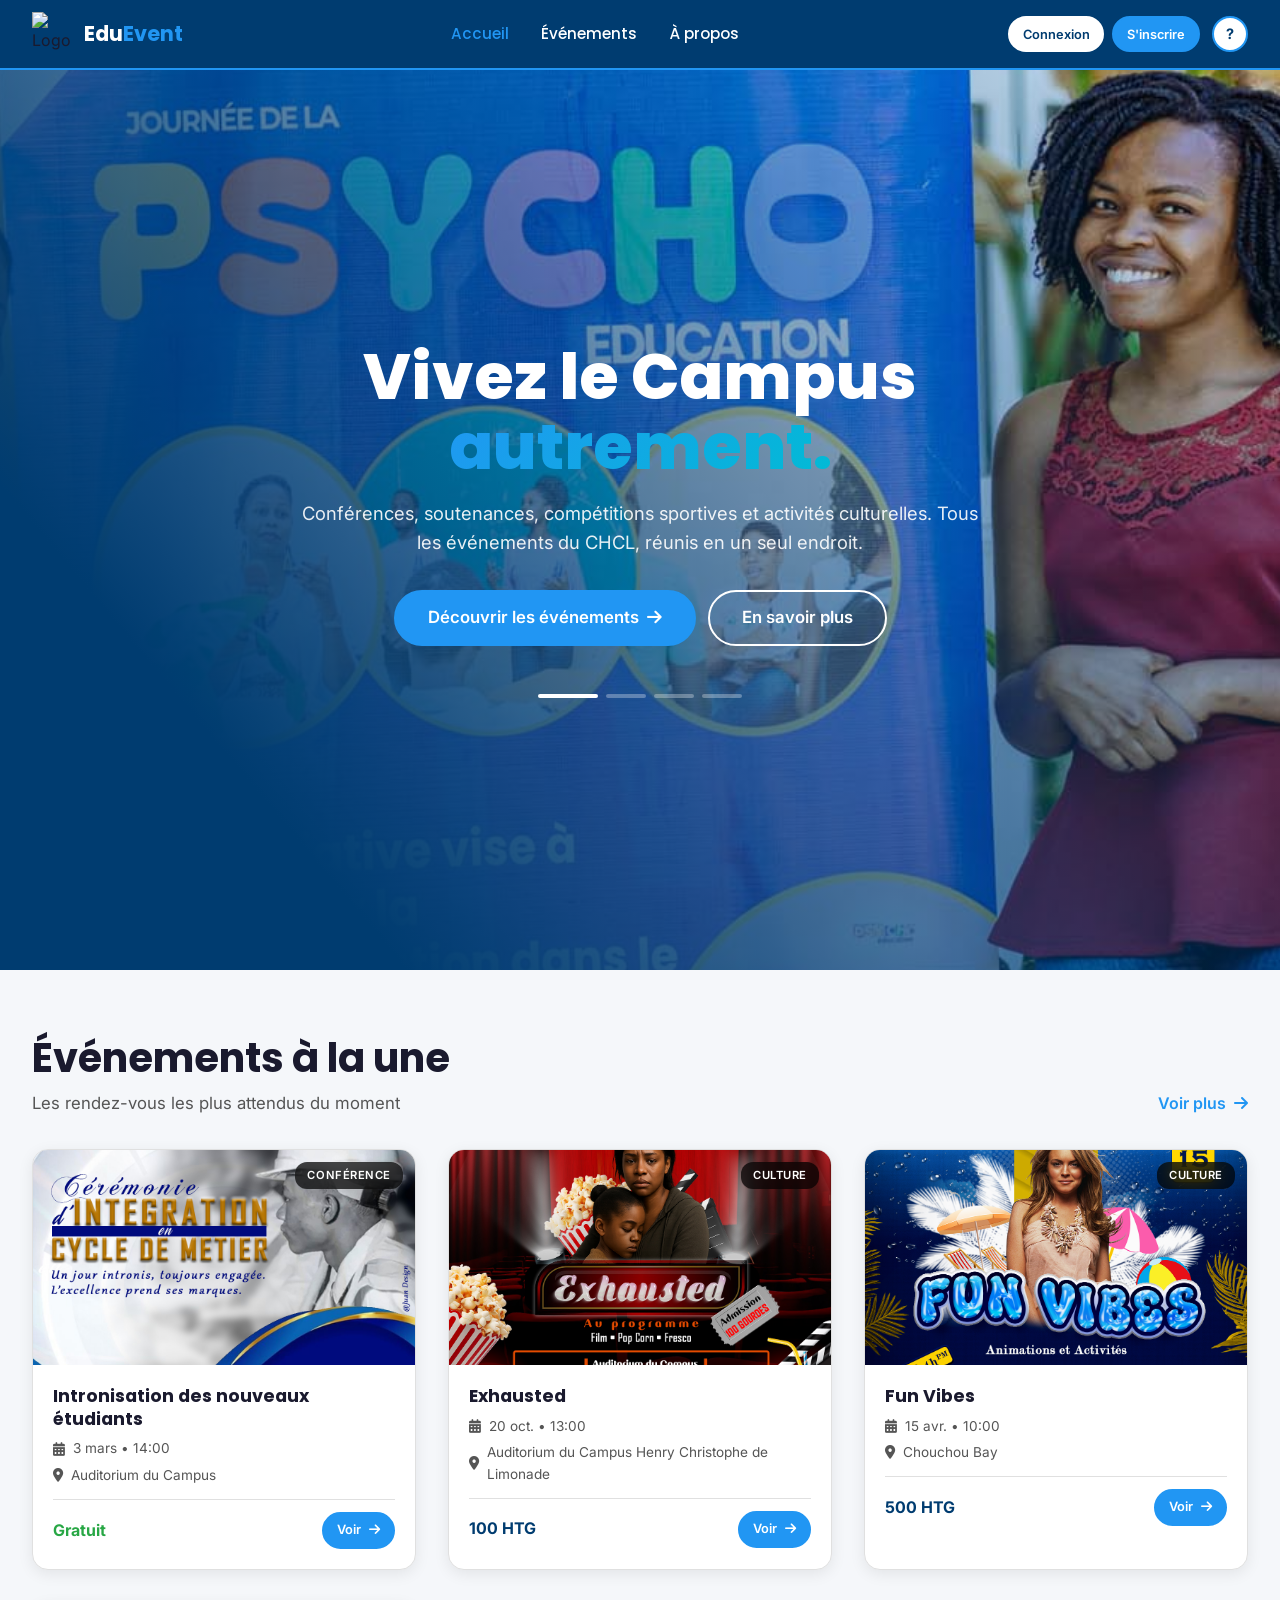
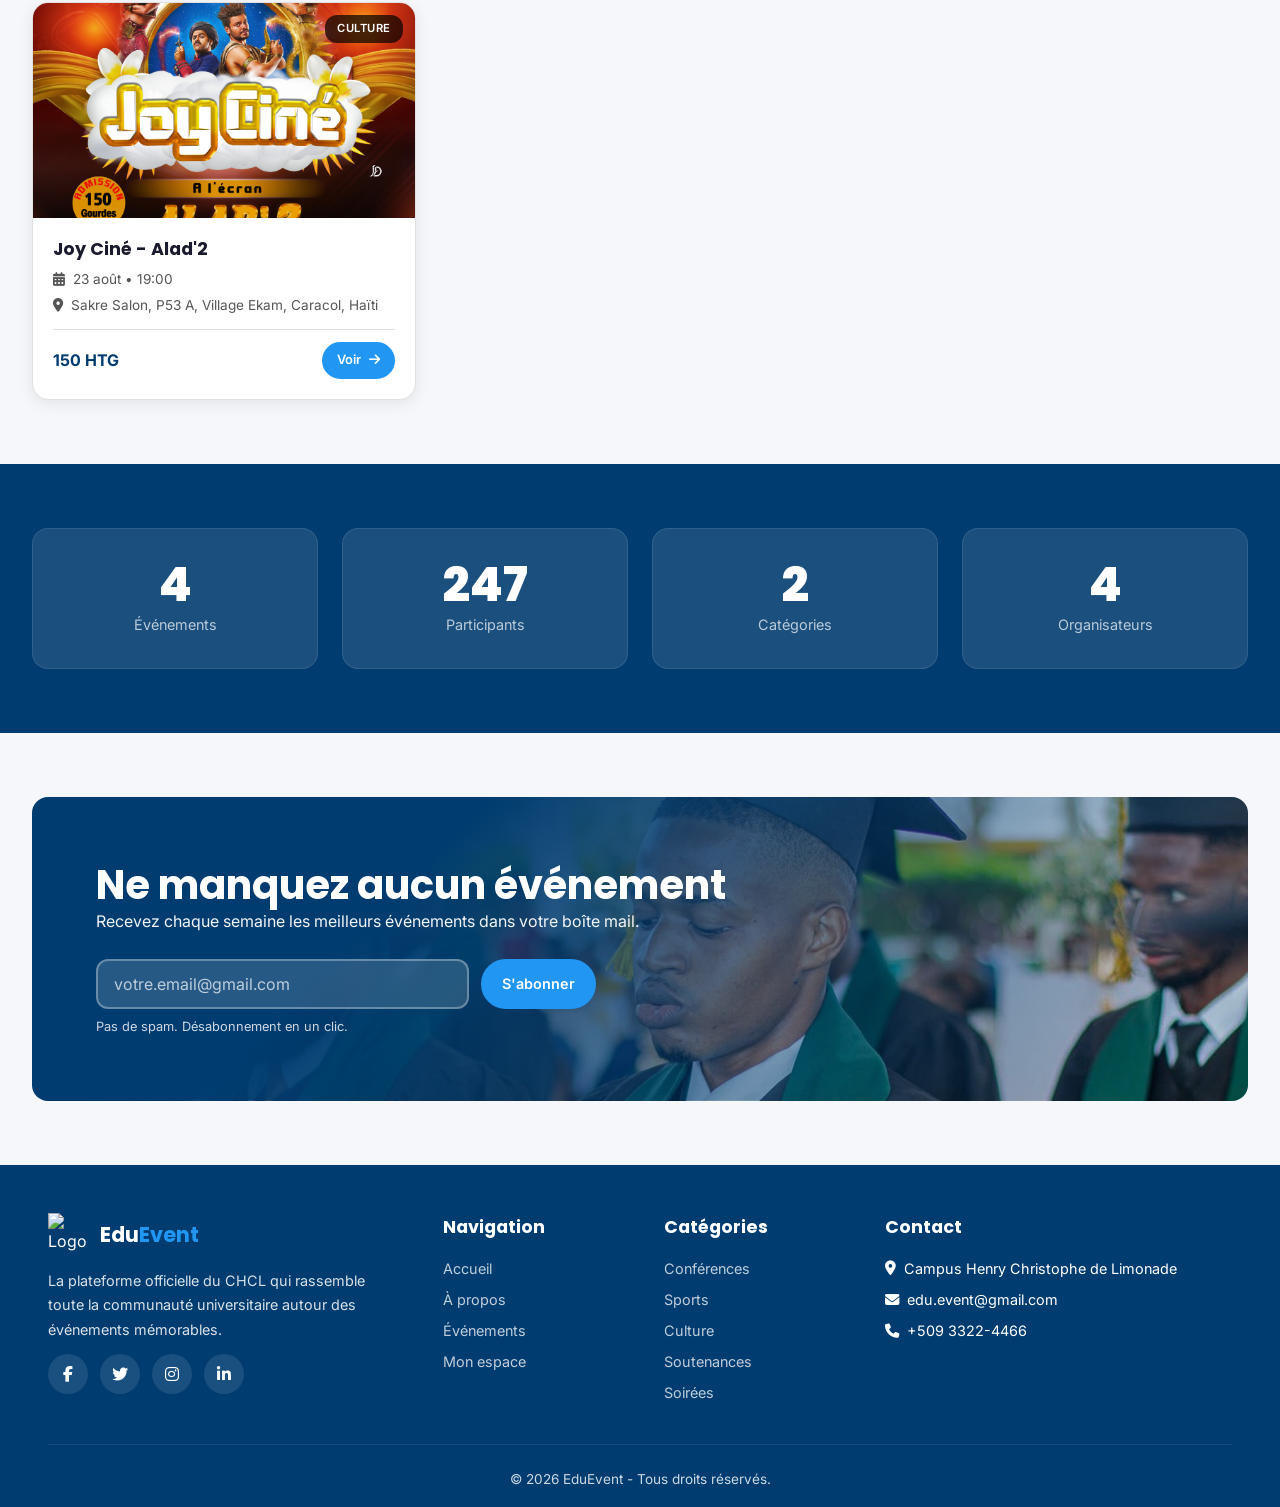
==== commit 743af28f: "un petit changement" ====
--- a/index.html
+++ b/index.html
@@ -12,7 +12,7 @@
     <meta property="og:description" content="Découvrez et participez aux événements du CHCL.">
     <meta property="og:image" content="images/EduEvent1.svg">
     <meta property="og:locale" content="fr_FR">
-    <link rel="icon" href="images/EduEvent1.svg" type="image/svg+xml">
+    <link rel="icon" href="images/EduEvent1.svg">
     <link rel="preconnect" href="https://fonts.googleapis.com">
     <link rel="preconnect" href="https://fonts.gstatic.com" crossorigin>
     <link href="https://fonts.googleapis.com/css2?family=Poppins:wght@400;500;600;700;800&family=Inter:wght@300;400;500;600;700&display=swap" rel="stylesheet">
@@ -273,4 +273,4 @@
     <script src="js/main.js" defer></script>
     <script src="js/evenements.js" defer></script>
 </body>
-</html>+</html>
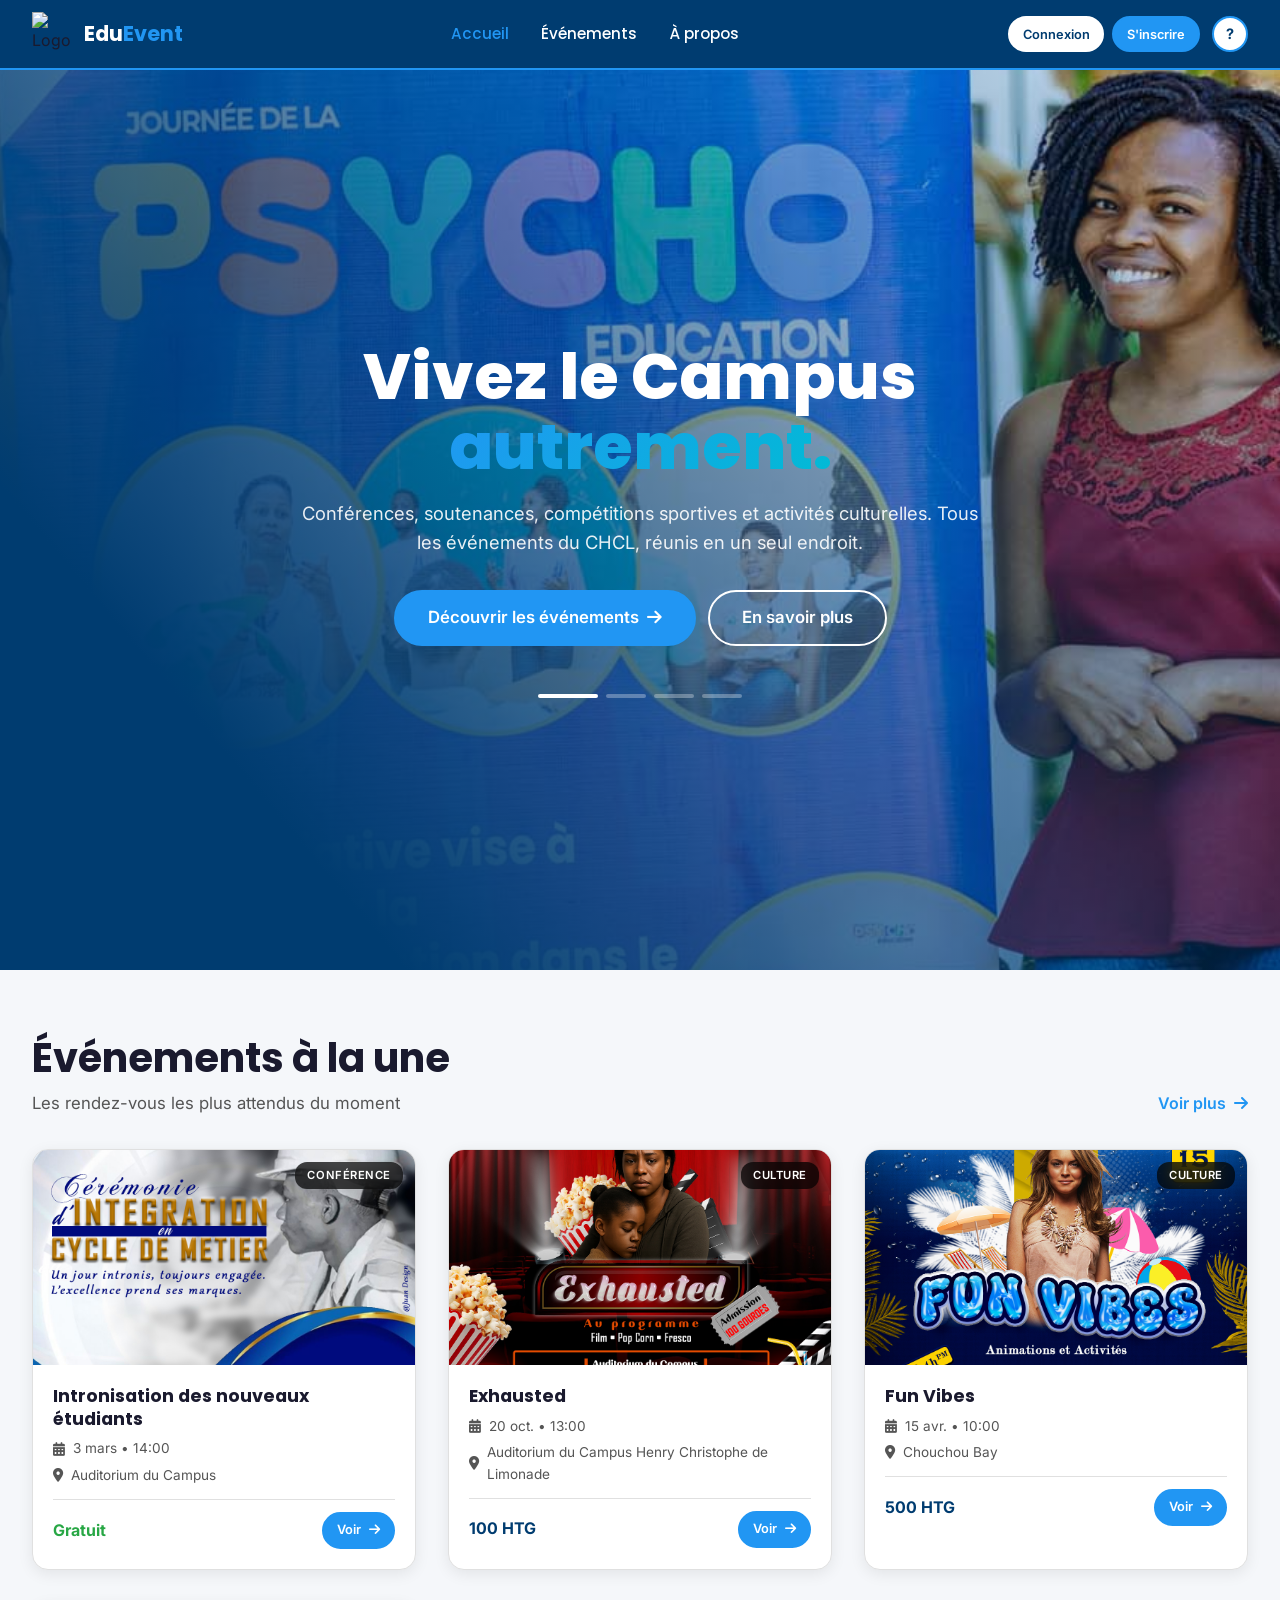
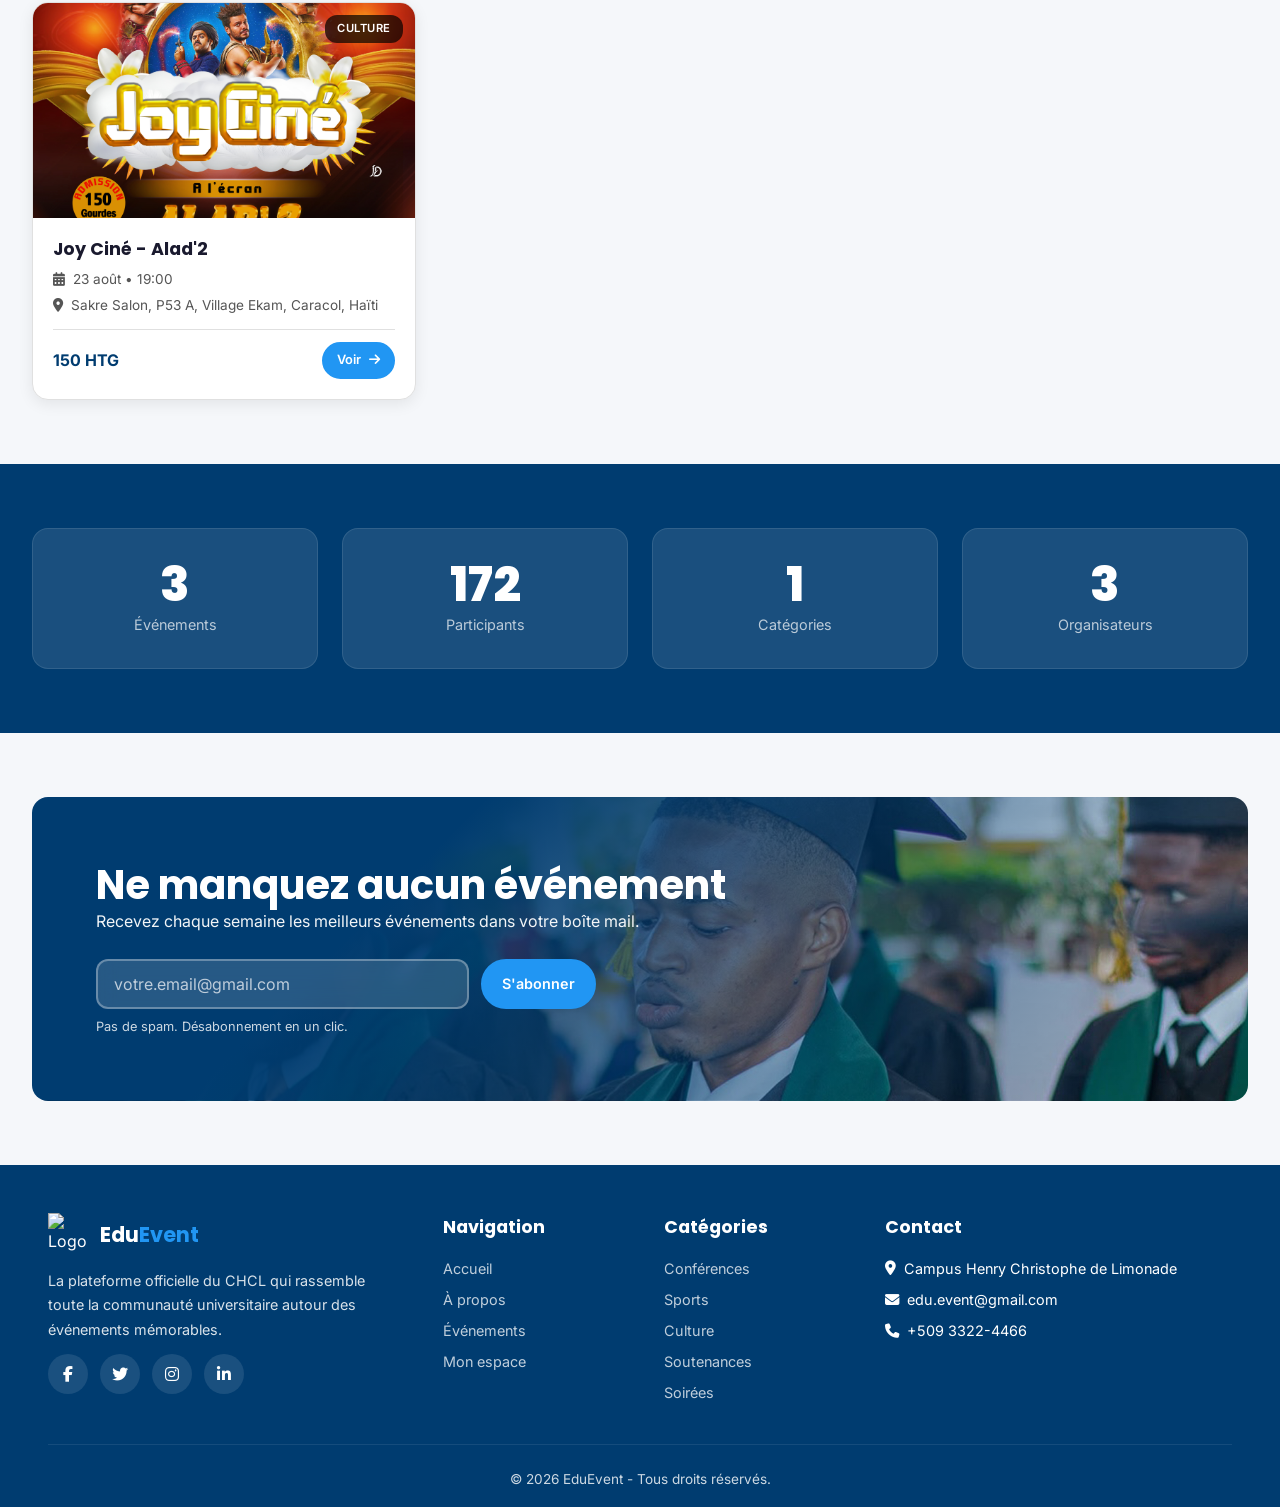
==== commit 2640c0bd: "Update index.html" ====
--- a/index.html
+++ b/index.html
@@ -25,7 +25,7 @@
     <header class="entete-principal" role="banner">
         <div class="conteneur-header">
             <a href="index.html" class="logo" aria-label="EduEvent - Accueil">
-                <img class="logo-icon" src="images/EduEvent1.svg" alt="Logo EduEvent" width="40" height="40">
+                <img class="logo-icon" src="/images/EduEvent1.svg" alt="Logo EduEvent" width="40" height="40">
                 <span class="logo-texte">Edu<span class="logo-accent">Event</span></span>
             </a>
             <nav class="nav-principale" id="navPrincipale" aria-label="Navigation principale">
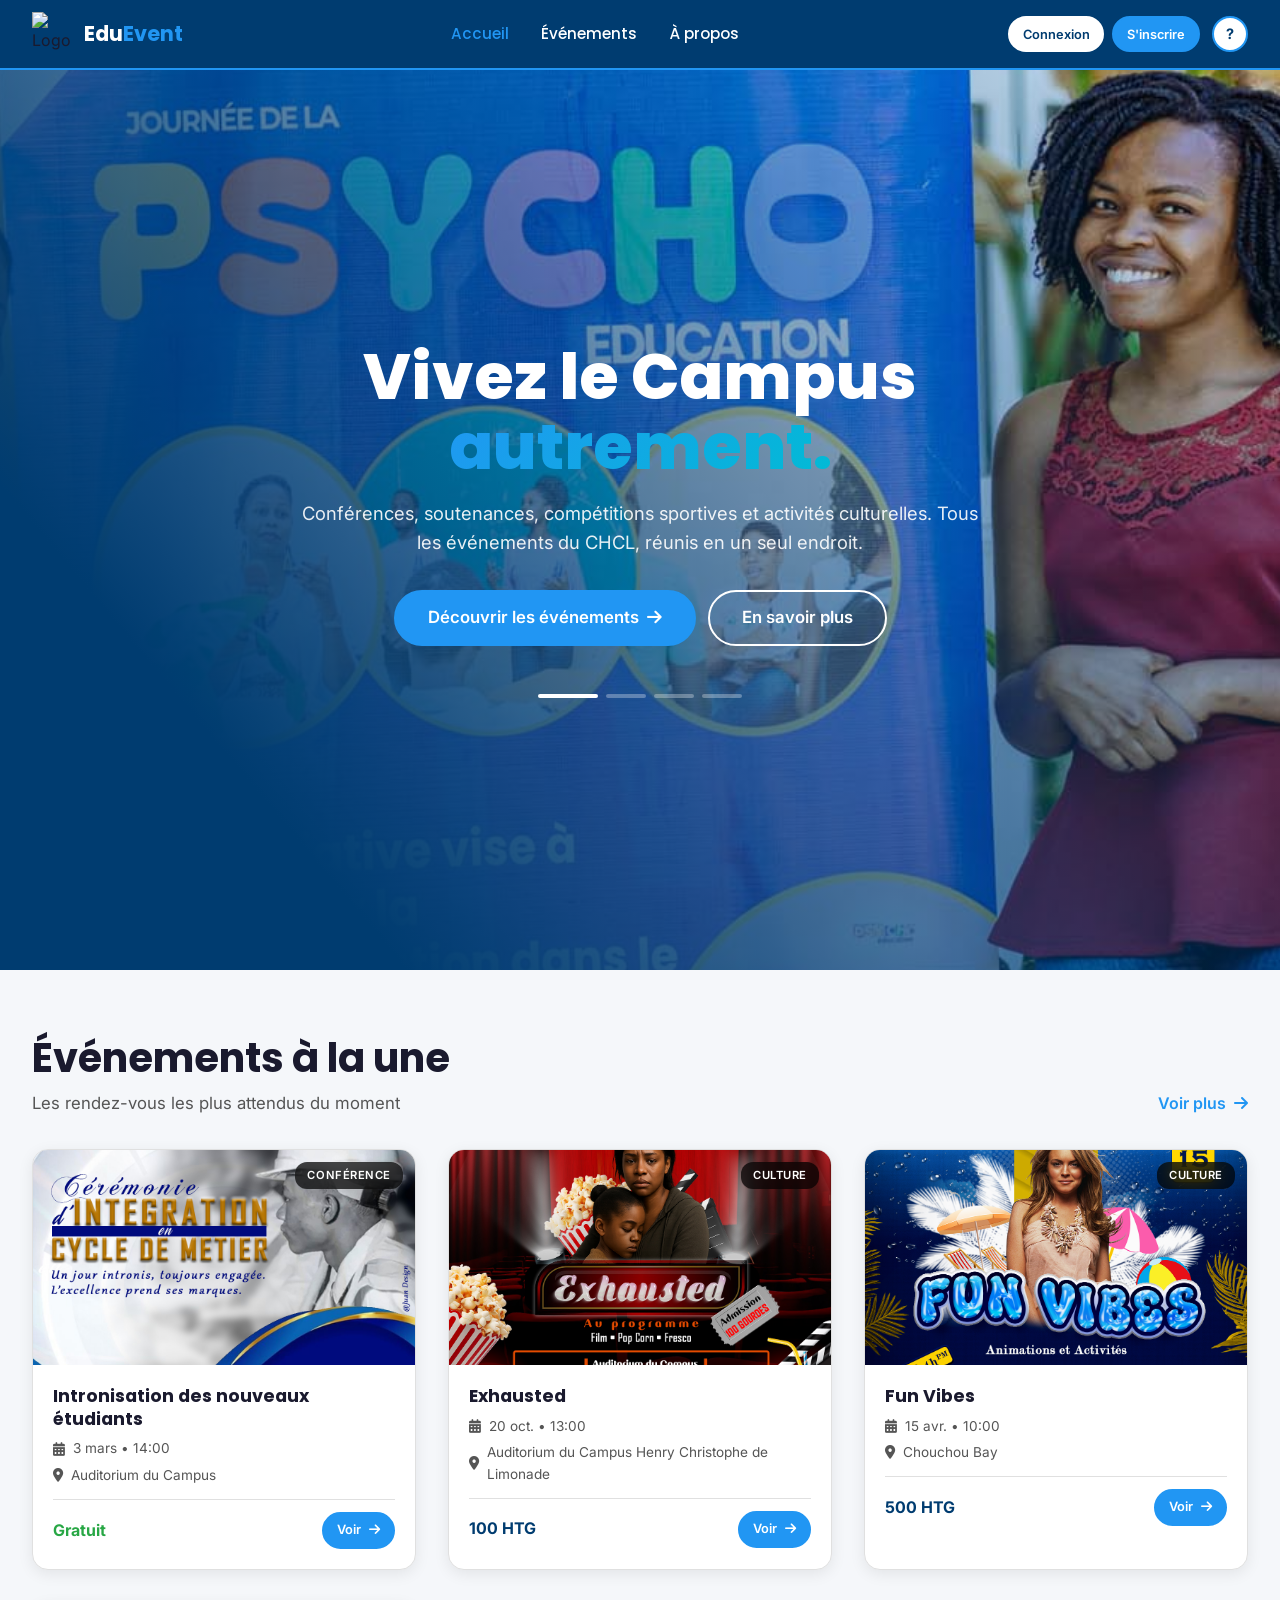
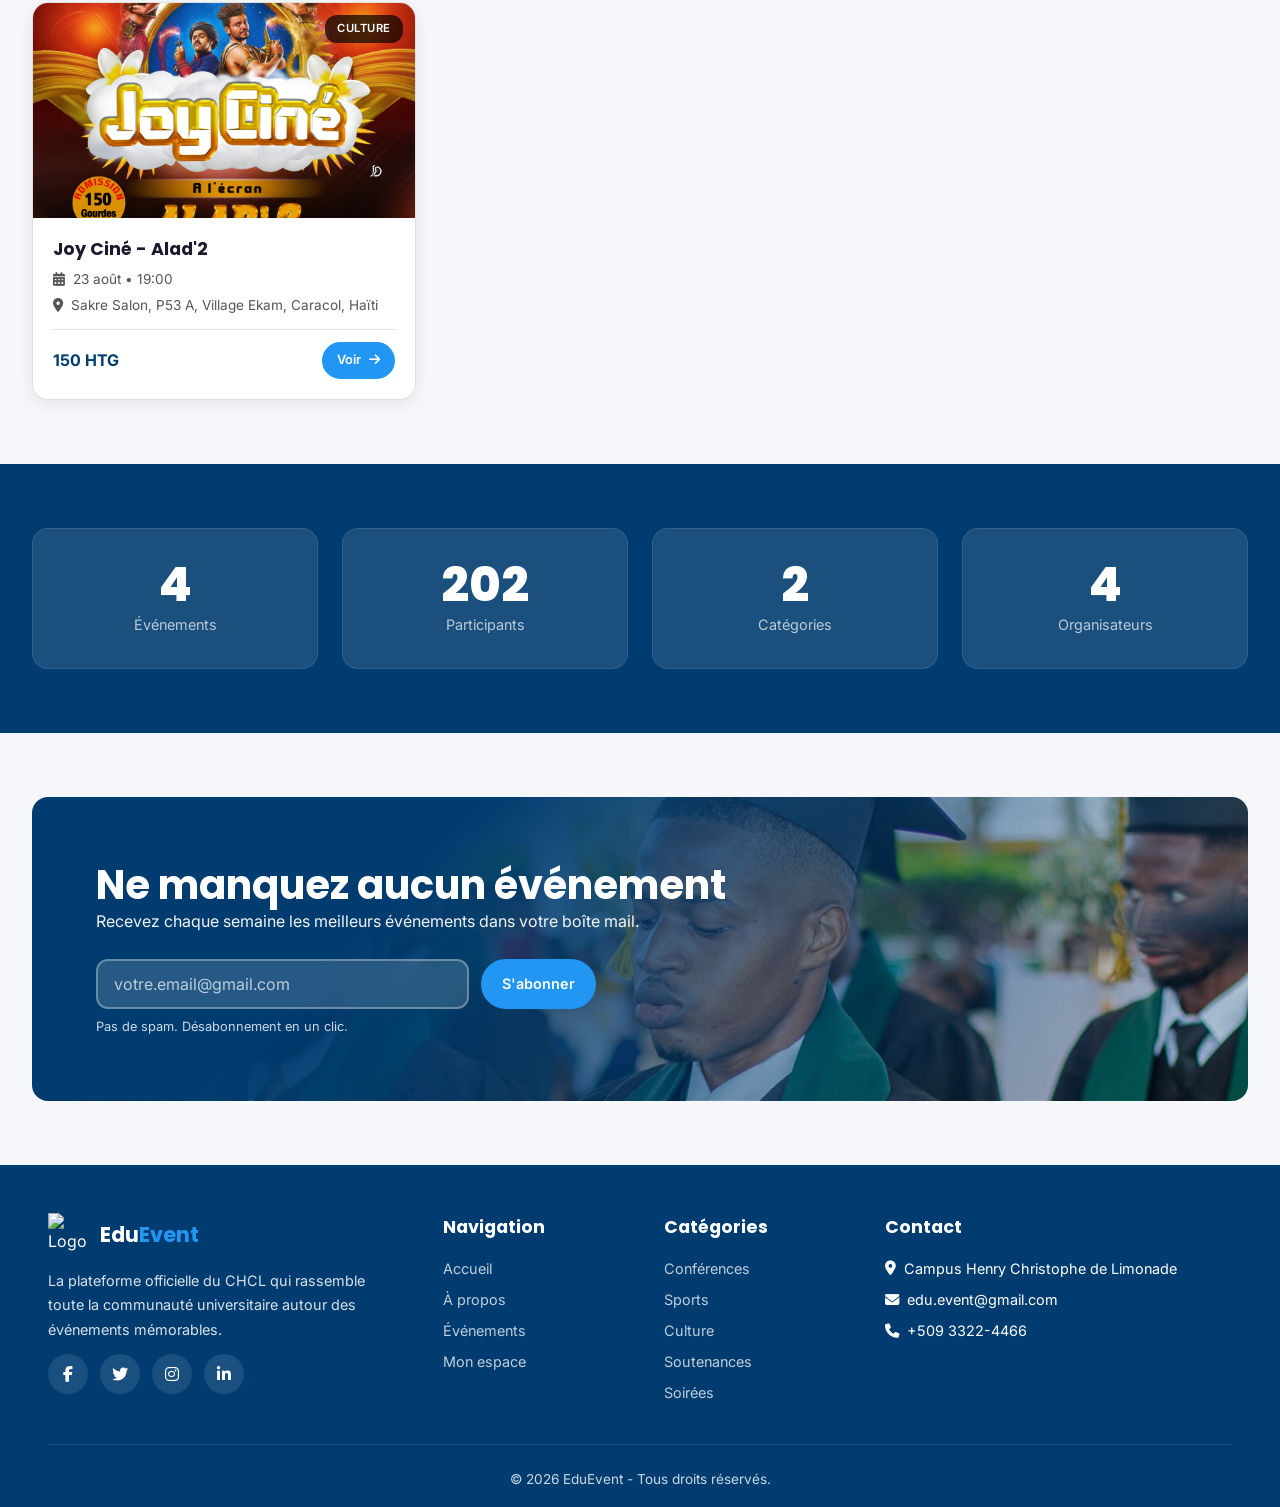
==== commit d61a34a9: "Update index.html" ====
--- a/index.html
+++ b/index.html
@@ -25,7 +25,7 @@
     <header class="entete-principal" role="banner">
         <div class="conteneur-header">
             <a href="index.html" class="logo" aria-label="EduEvent - Accueil">
-                <img class="logo-icon" src="/images/EduEvent1.svg" alt="Logo EduEvent" width="40" height="40">
+                <img class="logo-icon" src="images/EduEvent1.svg" alt="Logo EduEvent" width="40" height="40">
                 <span class="logo-texte">Edu<span class="logo-accent">Event</span></span>
             </a>
             <nav class="nav-principale" id="navPrincipale" aria-label="Navigation principale">
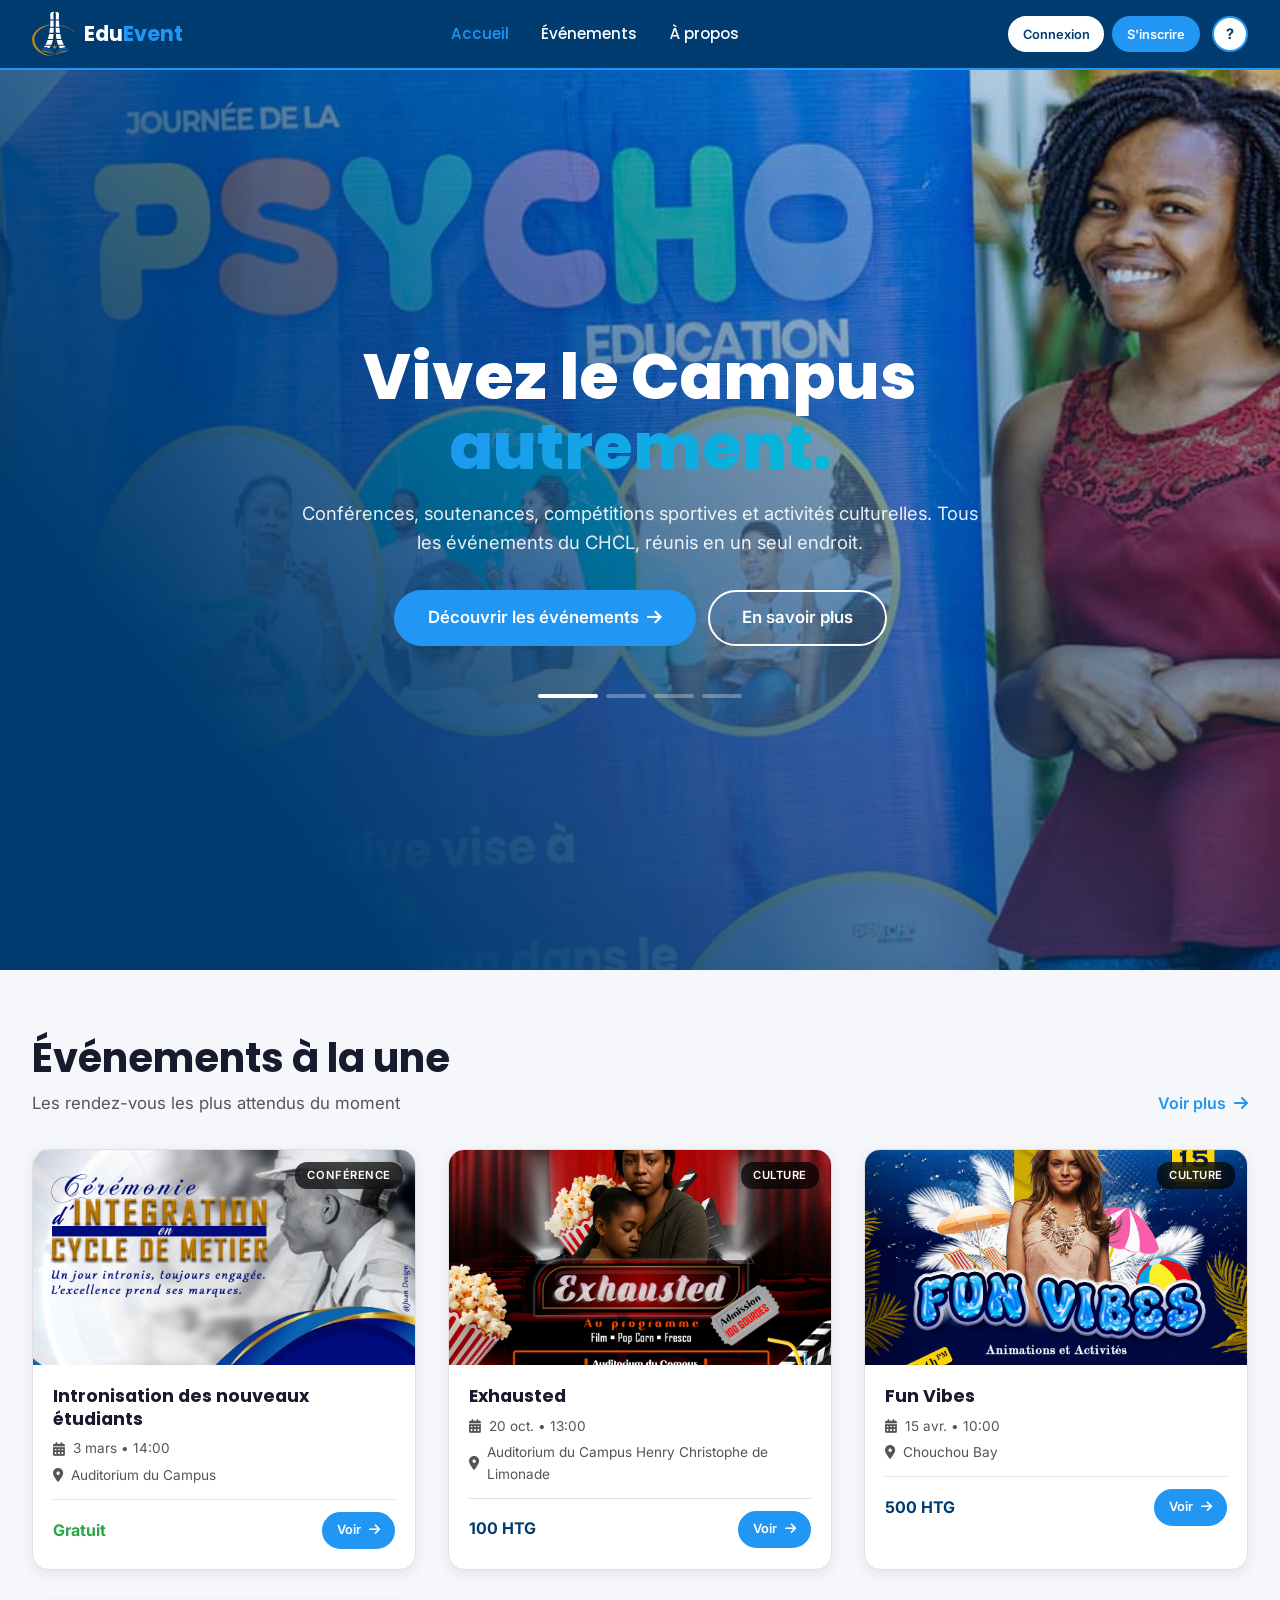
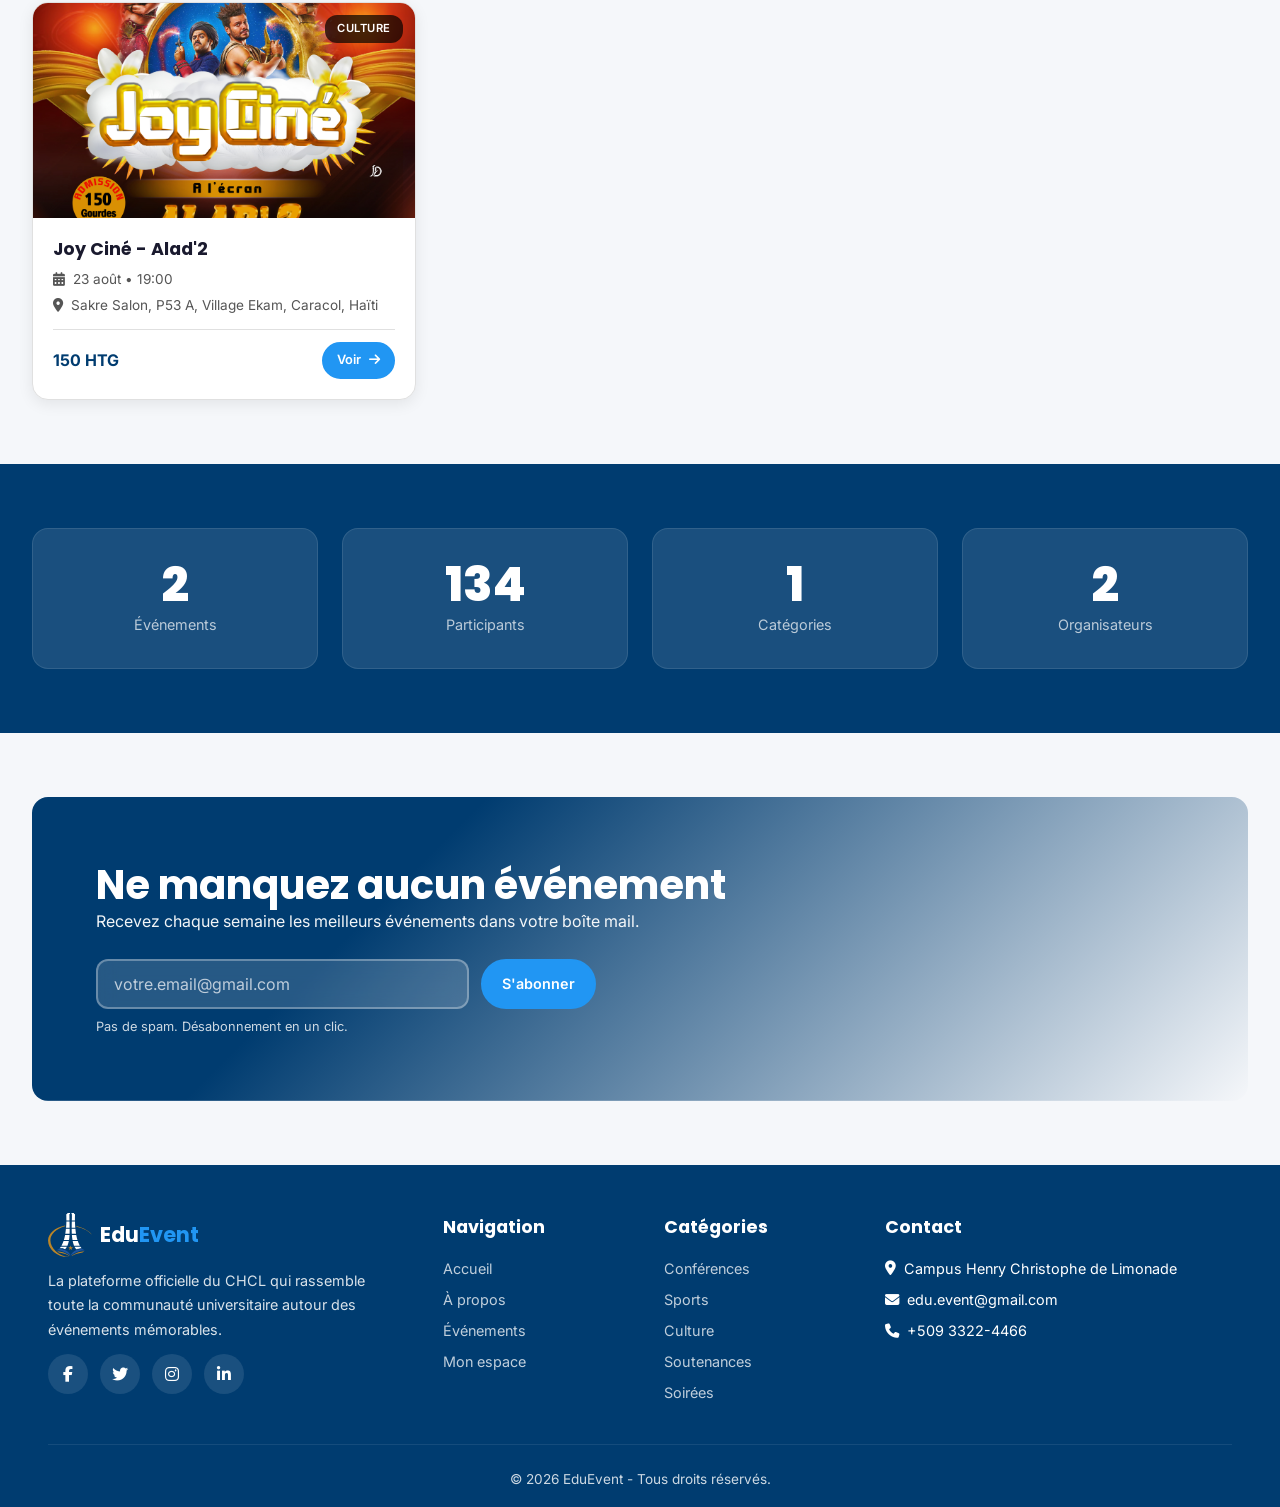
==== commit 39148e58: "Update index.html" ====
--- a/index.html
+++ b/index.html
@@ -25,7 +25,7 @@
     <header class="entete-principal" role="banner">
         <div class="conteneur-header">
             <a href="index.html" class="logo" aria-label="EduEvent - Accueil">
-                <img class="logo-icon" src="images/EduEvent1.svg" alt="Logo EduEvent" width="40" height="40">
+                <img class="logo-icon" src="images/Eduevent1.svg" alt="Logo EduEvent" width="40" height="40">
                 <span class="logo-texte">Edu<span class="logo-accent">Event</span></span>
             </a>
             <nav class="nav-principale" id="navPrincipale" aria-label="Navigation principale">
@@ -153,7 +153,7 @@
             <div class="grille-pied">
                 <div class="colonne-pied">
                     <a href="index.html" class="logo logo-pied">
-                        <img class="logo-icon" src="images/EduEvent1.svg" alt="Logo EduEvent" width="40" height="40">
+                        <img class="logo-icon" src="images/Eduevent1.svg" alt="Logo EduEvent" width="40" height="40">
                         <span class="logo-texte">Edu<span class="logo-accent">Event</span></span>
                     </a>
                     <p class="texte-pied">La plateforme officielle du CHCL qui rassemble toute la communauté universitaire autour des événements mémorables.</p>
--- a/css/style.css
+++ b/css/style.css
@@ -721,7 +721,7 @@
 }
 
 .carte-newsletter {
-    background: linear-gradient(135deg, var(--primaire) 30%, transparent 100%), url("/images/graduation.jpg");
+    background: linear-gradient(135deg, var(--primaire) 30%, transparent 100%), url("images/graduation.jpg");
     background-position: center;
     background-repeat: no-repeat;
     background-size: cover;
@@ -2112,4 +2112,4 @@
     display: flex;
     gap: 0.5rem;
     justify-content: flex-end;
-}+}
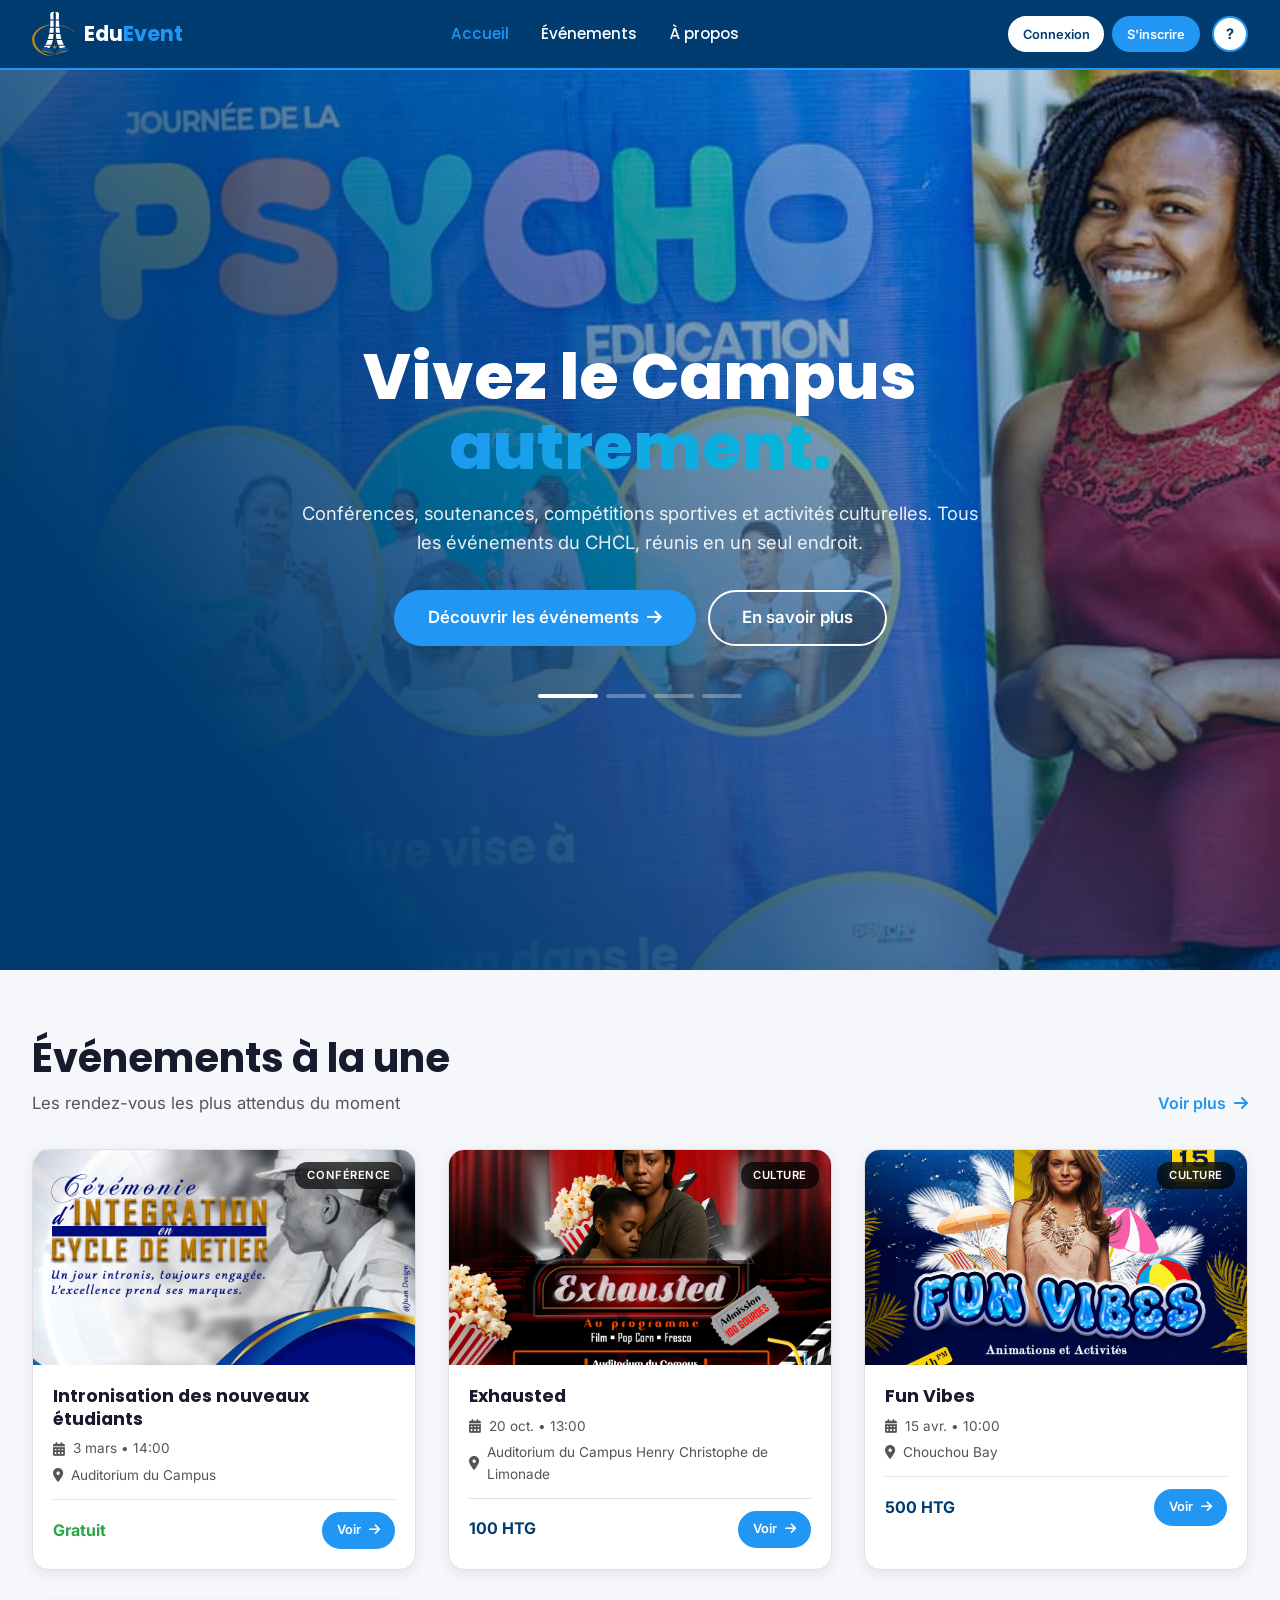
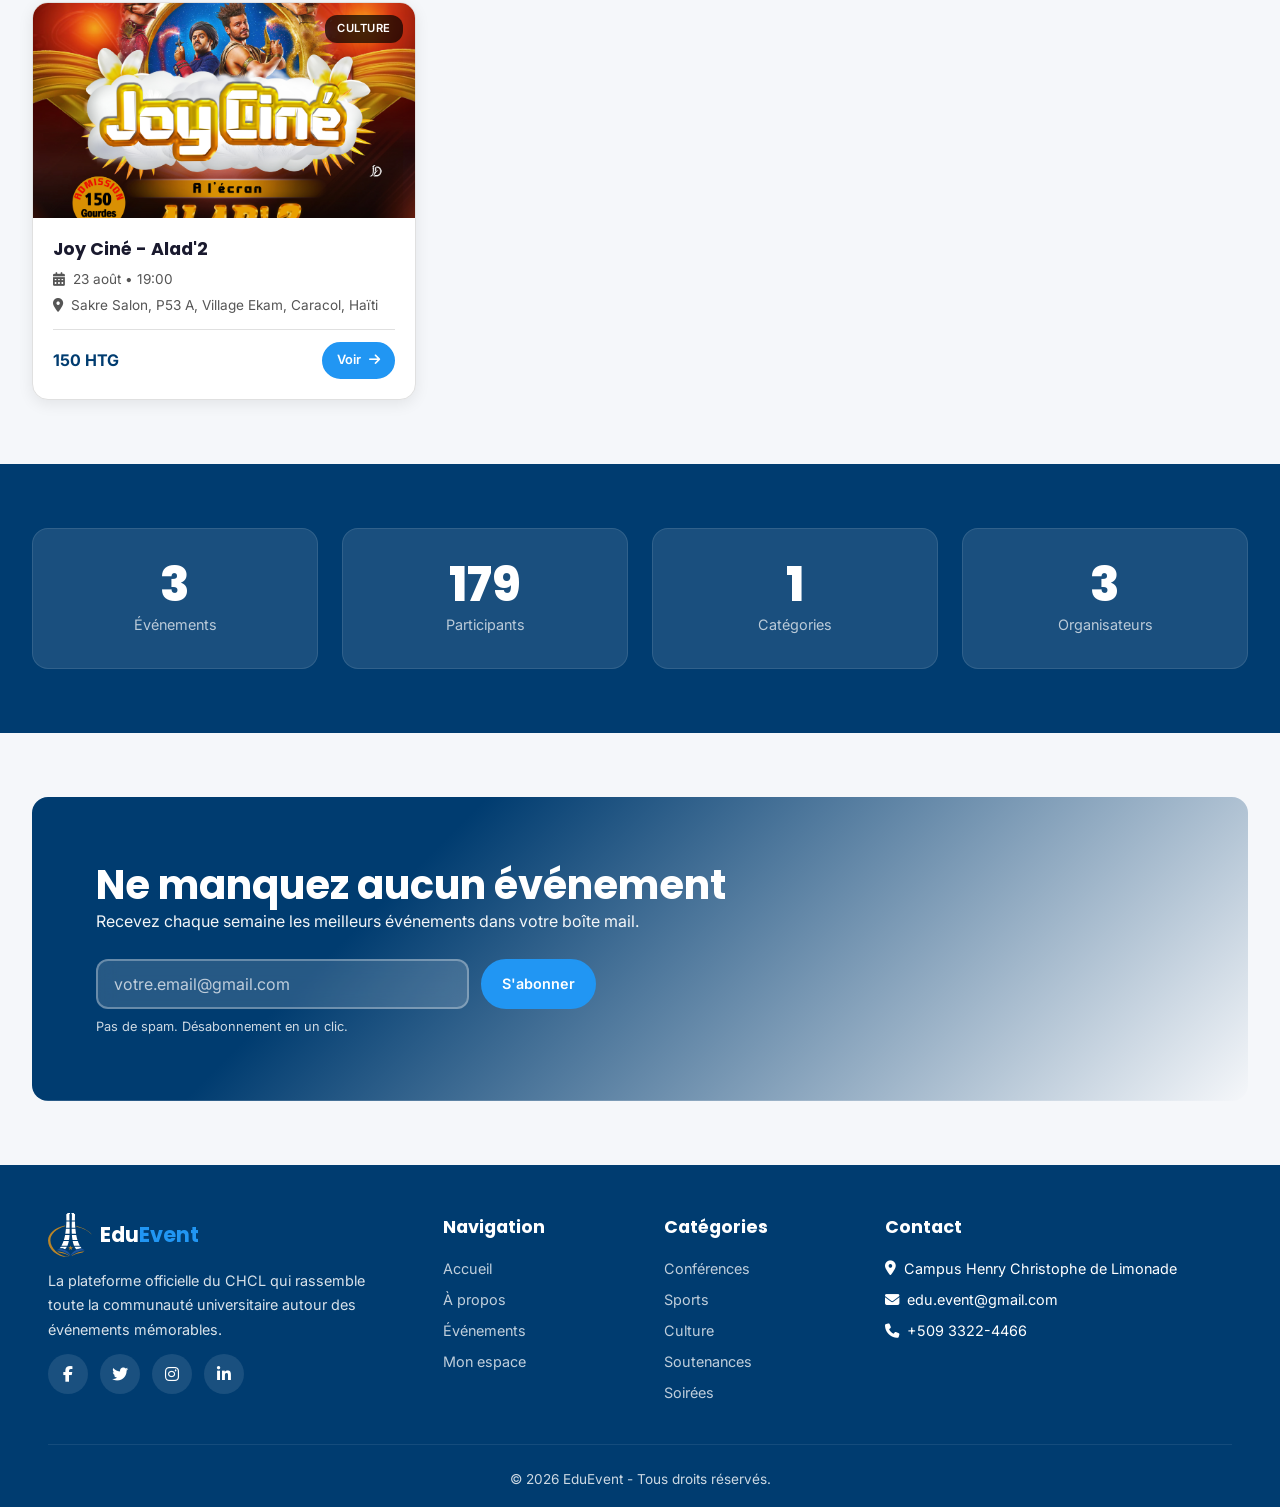
==== commit 5f8f4602: "Update index.html" ====
--- a/index.html
+++ b/index.html
@@ -25,7 +25,7 @@
     <header class="entete-principal" role="banner">
         <div class="conteneur-header">
             <a href="index.html" class="logo" aria-label="EduEvent - Accueil">
-                <img class="logo-icon" src="images/Eduevent1.svg" alt="Logo EduEvent" width="40" height="40">
+                <img class="logo-icon" src="images/EduEvent1.svg" alt="Logo EduEvent" width="40" height="40">
                 <span class="logo-texte">Edu<span class="logo-accent">Event</span></span>
             </a>
             <nav class="nav-principale" id="navPrincipale" aria-label="Navigation principale">
@@ -153,7 +153,7 @@
             <div class="grille-pied">
                 <div class="colonne-pied">
                     <a href="index.html" class="logo logo-pied">
-                        <img class="logo-icon" src="images/Eduevent1.svg" alt="Logo EduEvent" width="40" height="40">
+                        <img class="logo-icon" src="images/EduEvent1.svg" alt="Logo EduEvent" width="40" height="40">
                         <span class="logo-texte">Edu<span class="logo-accent">Event</span></span>
                     </a>
                     <p class="texte-pied">La plateforme officielle du CHCL qui rassemble toute la communauté universitaire autour des événements mémorables.</p>
